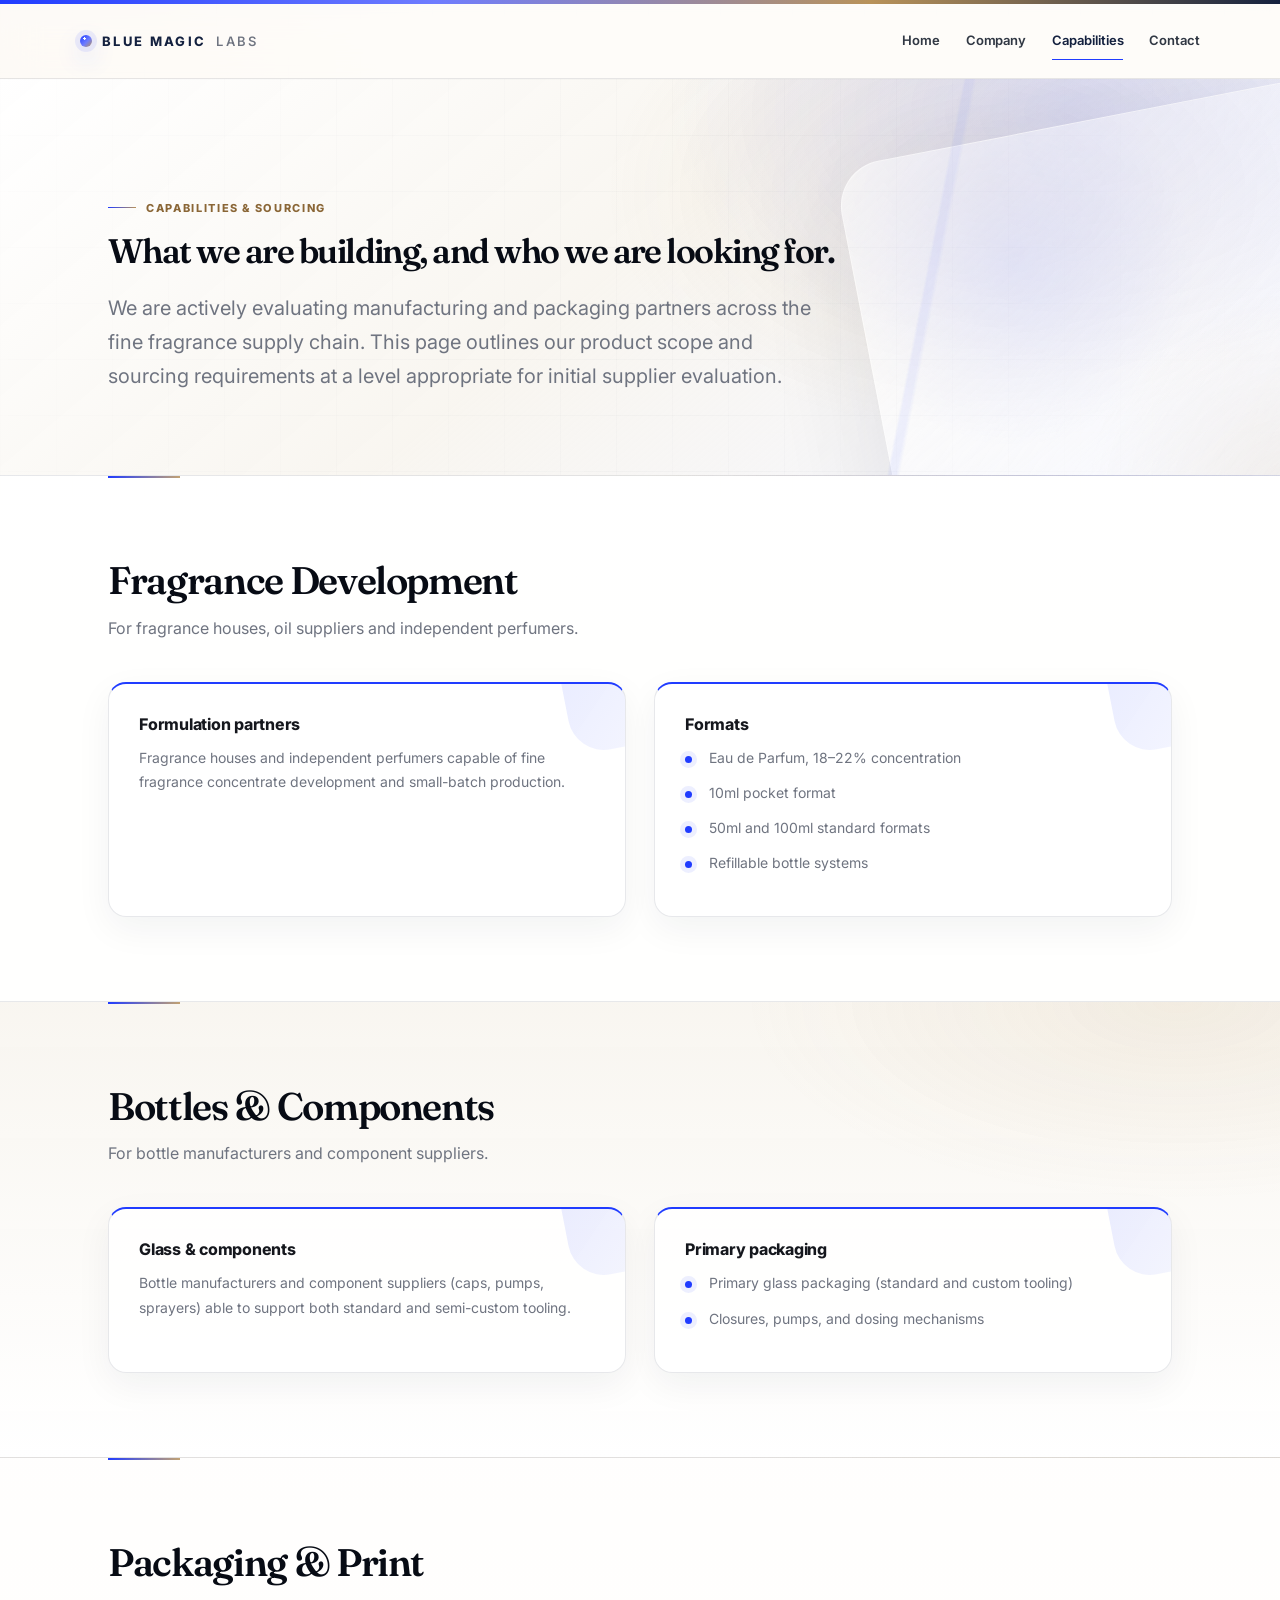
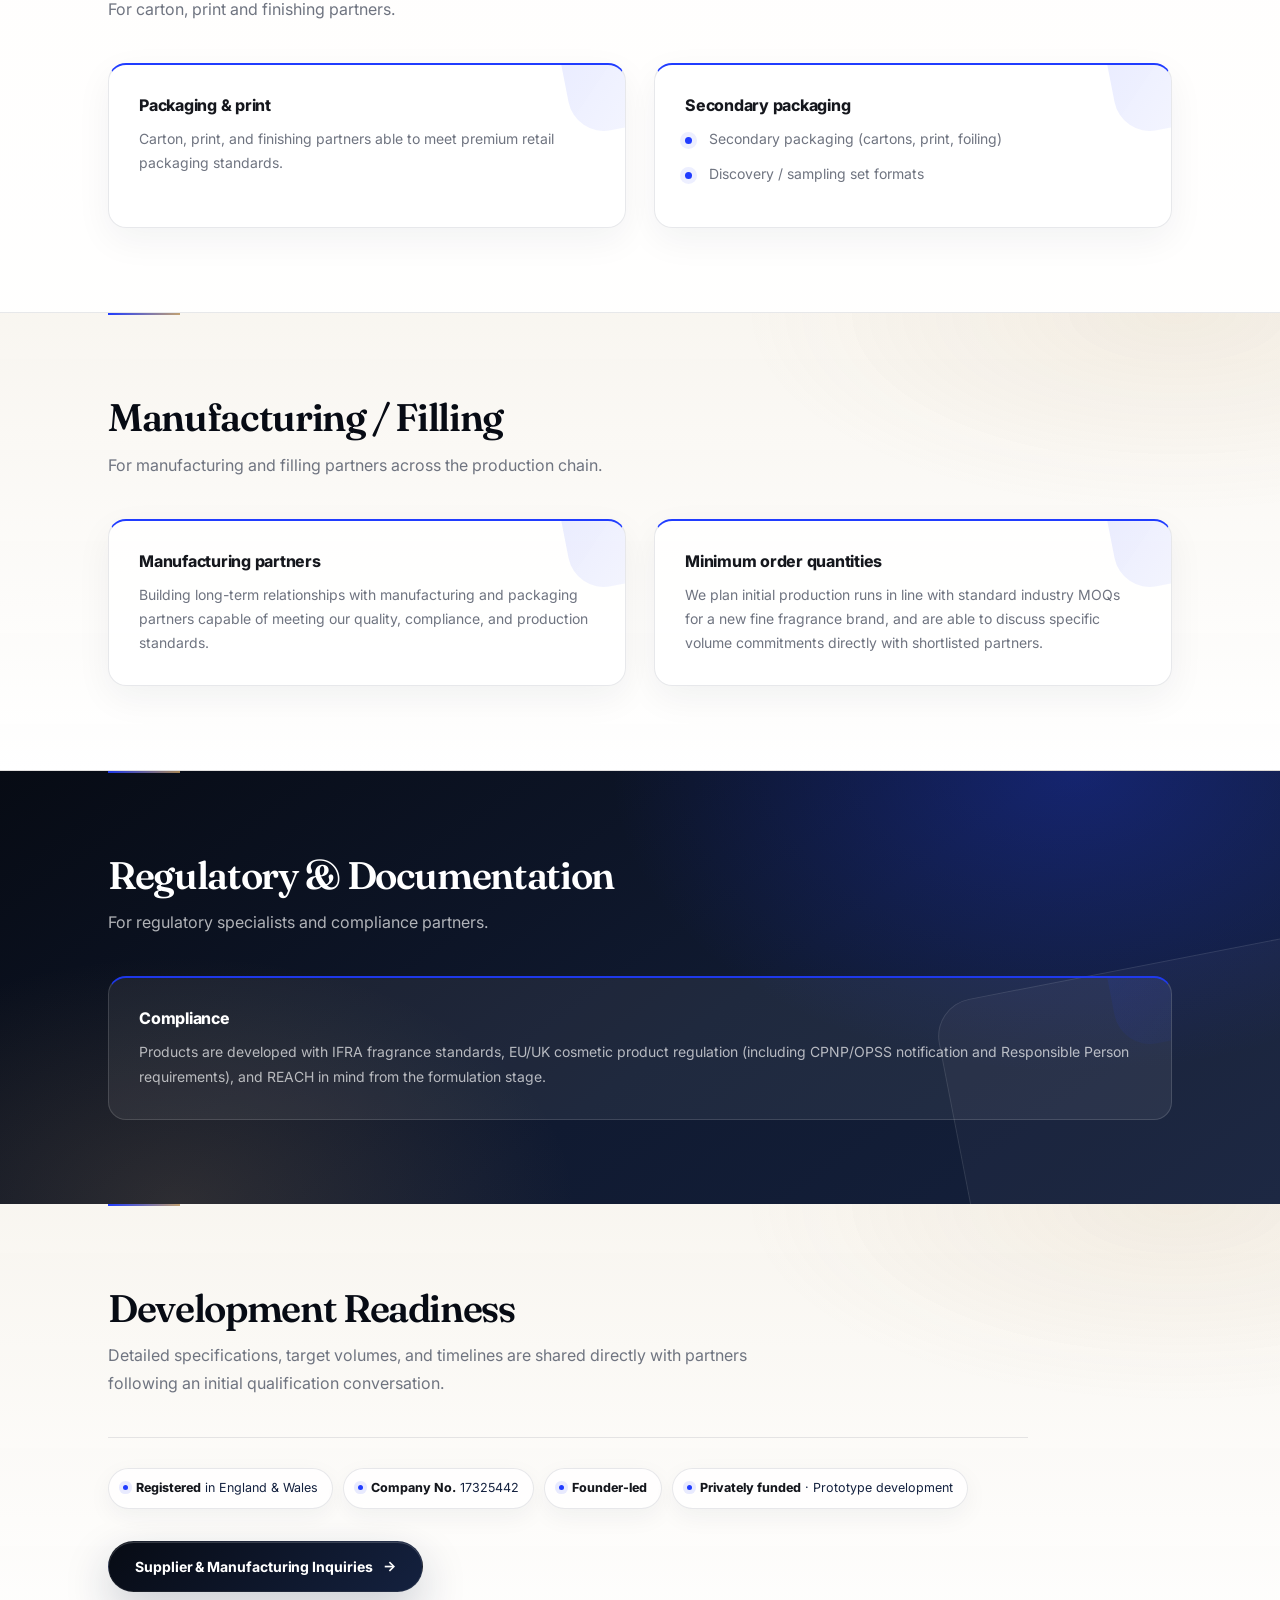
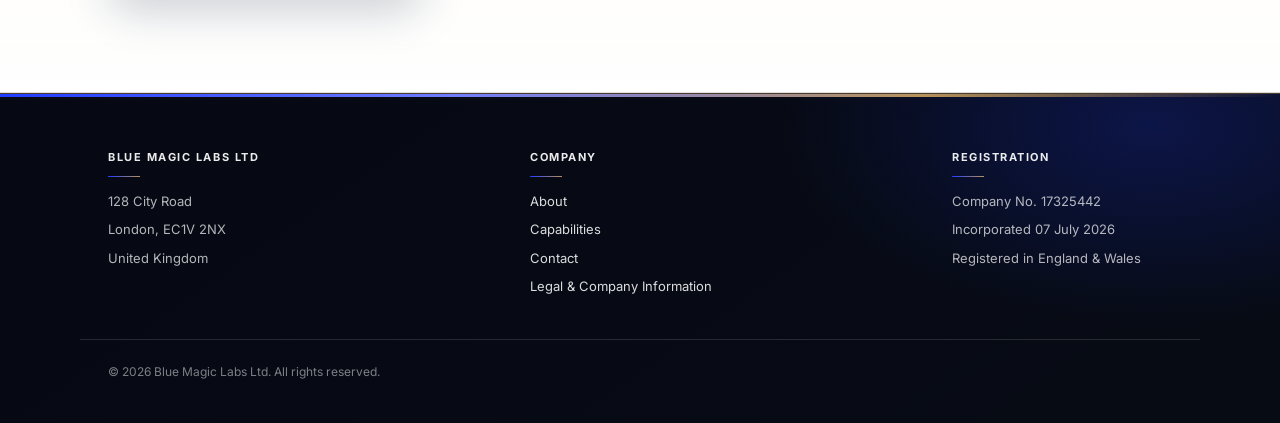
==== capabilities.html @ 2f68b33e "Refine capabilities supplier structure - capabilities.html only  Co-Authored-By: Claude Sonnet 5 <no" ====
<!DOCTYPE html>
<html lang="en">
<head>
<meta charset="UTF-8">
<meta name="viewport" content="width=device-width, initial-scale=1.0">
<title>Capabilities &amp; Sourcing — Blue Magic Labs Ltd</title>
<meta name="description" content="Product formats, sourcing scope, and compliance standards for Blue Magic Labs Ltd manufacturing partners.">
<link rel="preconnect" href="https://fonts.googleapis.com">
<link href="https://fonts.googleapis.com/css2?family=Inter:wght@400;500;600;700&family=Fraunces:opsz,wght@9..144,500;9..144,600&display=swap" rel="stylesheet">
<link rel="stylesheet" href="css/style.css">
</head>
<body>
<div class="accent-bar"></div>

<header class="site">
  <div class="wrap nav-row">
    <div class="wordmark">Blue Magic <span>Labs</span></div>
    <button type="button" class="nav-toggle" aria-label="Open menu" aria-expanded="false" aria-controls="primary-navigation">
      <span class="nav-toggle-bar"></span>
      <span class="nav-toggle-bar"></span>
      <span class="nav-toggle-bar"></span>
    </button>
    <nav class="main" id="primary-navigation">
      <a href="index.html">Home</a>
      <a href="company.html">Company</a>
      <a href="capabilities.html" class="current">Capabilities</a>
      <a href="contact.html">Contact</a>
    </nav>
  </div>
</header>

<section class="hero" style="padding-bottom:48px;">
  <div class="wrap">
    <div class="eyebrow">Capabilities &amp; Sourcing</div>
    <h1 style="font-size:34px;">What we are building, and who we are looking for.</h1>
    <p class="lede">We are actively evaluating manufacturing and packaging partners across the fine fragrance supply chain. This page outlines our product scope and sourcing requirements at a level appropriate for initial supplier evaluation.</p>
  </div>
</section>

<section class="block" id="fragrance-development">
  <div class="wrap">
    <h2>Fragrance Development</h2>
    <p class="section-intro">For fragrance houses, oil suppliers and independent perfumers.</p>
    <div class="grid-2">
      <div class="card accent-blue">
        <h3>Formulation partners</h3>
        <p>Fragrance houses and independent perfumers capable of fine fragrance concentrate development and small-batch production.</p>
      </div>
      <div class="card accent-blue">
        <h3>Formats</h3>
        <ul class="plain">
          <li>Eau de Parfum, 18–22% concentration</li>
          <li>10ml pocket format</li>
          <li>50ml and 100ml standard formats</li>
          <li>Refillable bottle systems</li>
        </ul>
      </div>
    </div>
  </div>
</section>

<section class="block soft" id="bottles-components">
  <div class="wrap">
    <h2>Bottles &amp; Components</h2>
    <p class="section-intro">For bottle manufacturers and component suppliers.</p>
    <div class="grid-2">
      <div class="card accent-blue">
        <h3>Glass &amp; components</h3>
        <p>Bottle manufacturers and component suppliers (caps, pumps, sprayers) able to support both standard and semi-custom tooling.</p>
      </div>
      <div class="card accent-blue">
        <h3>Primary packaging</h3>
        <ul class="plain">
          <li>Primary glass packaging (standard and custom tooling)</li>
          <li>Closures, pumps, and dosing mechanisms</li>
        </ul>
      </div>
    </div>
  </div>
</section>

<section class="block" id="packaging-print">
  <div class="wrap">
    <h2>Packaging &amp; Print</h2>
    <p class="section-intro">For carton, print and finishing partners.</p>
    <div class="grid-2">
      <div class="card accent-blue">
        <h3>Packaging &amp; print</h3>
        <p>Carton, print, and finishing partners able to meet premium retail packaging standards.</p>
      </div>
      <div class="card accent-blue">
        <h3>Secondary packaging</h3>
        <ul class="plain">
          <li>Secondary packaging (cartons, print, foiling)</li>
          <li>Discovery / sampling set formats</li>
        </ul>
      </div>
    </div>
  </div>
</section>

<section class="block soft" id="manufacturing-filling">
  <div class="wrap">
    <h2>Manufacturing / Filling</h2>
    <p class="section-intro">For manufacturing and filling partners across the production chain.</p>
    <div class="grid-2">
      <div class="card accent-blue">
        <h3>Manufacturing partners</h3>
        <p>Building long-term relationships with manufacturing and packaging partners capable of meeting our quality, compliance, and production standards.</p>
      </div>
      <div class="card accent-blue">
        <h3>Minimum order quantities</h3>
        <p>We plan initial production runs in line with standard industry MOQs for a new fine fragrance brand, and are able to discuss specific volume commitments directly with shortlisted partners.</p>
      </div>
    </div>
  </div>
</section>

<section class="block dark" id="regulatory-documentation">
  <div class="wrap">
    <h2>Regulatory &amp; Documentation</h2>
    <p class="section-intro">For regulatory specialists and compliance partners.</p>
    <div class="card accent-blue">
      <h3>Compliance</h3>
      <p>Products are developed with IFRA fragrance standards, EU/UK cosmetic product regulation (including CPNP/OPSS notification and Responsible Person requirements), and REACH in mind from the formulation stage.</p>
    </div>
  </div>
</section>

<section class="block soft" id="development-readiness">
  <div class="wrap">
    <h2>Development Readiness</h2>
    <p class="section-intro">Detailed specifications, target volumes, and timelines are shared directly with partners following an initial qualification conversation.</p>
    <div class="facts">
      <div><strong>Registered</strong> in England &amp; Wales</div>
      <div><strong>Company No.</strong> 17325442</div>
      <div><strong>Founder-led</strong></div>
      <div><strong>Privately funded</strong> · Prototype development</div>
    </div>
    <p style="margin-top:32px;"><a href="contact.html" class="btn">Supplier &amp; Manufacturing Inquiries</a></p>
  </div>
</section>

<footer class="site">
  <div class="wrap">
    <div class="col">
      <h4>Blue Magic Labs Ltd</h4>
      <div>128 City Road</div>
      <div>London, EC1V 2NX</div>
      <div>United Kingdom</div>
    </div>
    <div class="col">
      <h4>Company</h4>
      <div><a href="company.html">About</a></div>
      <div><a href="capabilities.html">Capabilities</a></div>
      <div><a href="contact.html">Contact</a></div>
      <div><a href="legal.html">Legal &amp; Company Information</a></div>
    </div>
    <div class="col">
      <h4>Registration</h4>
      <div>Company No. 17325442</div>
      <div>Incorporated 07 July 2026</div>
      <div>Registered in England &amp; Wales</div>
    </div>
  </div>
  <div class="wrap bottom">
    © 2026 Blue Magic Labs Ltd. All rights reserved.
  </div>
</footer>

<script src="js/nav.js" defer></script>
</body>
</html>
---- css/style.css ----
/* Blue Magic Labs Ltd — Corporate site stylesheet (visual upgrade)
   Visual-only update: HTML copy, links and navigation intentionally untouched. */

:root{
  --ink: #15171d;
  --ink-soft: #313844;
  --navy: #14213f;
  --navy-deep: #070b14;
  --blue: #203CFF;
  --blue-soft: #E9EDFF;
  --gold: #B8925A;
  --gold-deep: #8A6636;
  --cream: #F8F5EF;
  --cream-2: #EFE7D8;
  --paper: #FEFCF8;
  --white: #FFFFFF;
  --line: rgba(20, 33, 63, .12);
  --line-warm: rgba(184, 146, 90, .24);
  --muted: #6f7480;
  --muted-warm: #736C60;
  --shadow-soft: 0 20px 60px rgba(7, 11, 20, .09);
  --shadow-card: 0 18px 40px rgba(20, 33, 63, .08);
  --radius: 18px;
  --radius-sm: 12px;
  --max: 1120px;
}

*{ box-sizing: border-box; }
html{ scroll-behavior: smooth; }
body{
  margin:0;
  font-family: 'Inter', -apple-system, BlinkMacSystemFont, 'Segoe UI', Helvetica, Arial, sans-serif;
  color: var(--ink);
  background:
    radial-gradient(900px 520px at 94% -16%, rgba(32,60,255,.10), transparent 58%),
    radial-gradient(760px 440px at 0% 2%, rgba(184,146,90,.10), transparent 58%),
    linear-gradient(180deg, #fff 0%, var(--paper) 42%, #fff 100%);
  line-height: 1.65;
  -webkit-font-smoothing: antialiased;
  text-rendering: optimizeLegibility;
}

body::before{
  content:"";
  position: fixed;
  inset: 0;
  pointer-events: none;
  z-index: -1;
  background:
    linear-gradient(rgba(20,33,63,.045) 1px, transparent 1px),
    linear-gradient(90deg, rgba(20,33,63,.035) 1px, transparent 1px);
  background-size: 72px 72px;
  mask-image: linear-gradient(to bottom, rgba(0,0,0,.7), rgba(0,0,0,.08) 45%, transparent 82%);
}

::selection{ background: rgba(32,60,255,.16); color: var(--navy-deep); }

a{
  color: var(--navy);
  text-decoration: none;
  text-underline-offset: 4px;
  transition: color .18s ease, border-color .18s ease, background .18s ease, box-shadow .18s ease, transform .18s ease;
}
a:hover{ color: var(--blue); text-decoration: none; }
a:focus-visible,
button:focus-visible,
input:focus-visible,
select:focus-visible,
textarea:focus-visible{
  outline: 3px solid rgba(32,60,255,.22);
  outline-offset: 3px;
}

.wrap{
  max-width: var(--max);
  margin: 0 auto;
  padding: 0 28px;
}

/* Top accent bar */
.accent-bar{
  height: 4px;
  background: linear-gradient(90deg, var(--blue) 0%, #6E7CFF 34%, var(--gold) 68%, var(--navy) 100%);
  box-shadow: 0 1px 18px rgba(32,60,255,.22);
}

/* Header */
header.site{
  border-bottom: 1px solid rgba(20,33,63,.10);
  background: rgba(254,252,248,.82);
  position: sticky;
  top: 0;
  z-index: 20;
  backdrop-filter: blur(18px) saturate(160%);
  -webkit-backdrop-filter: blur(18px) saturate(160%);
}
.nav-row{
  display:flex;
  align-items:center;
  justify-content:space-between;
  padding: 18px 0;
  gap: 24px;
}
.wordmark{
  position: relative;
  font-weight: 760;
  font-size: 13px;
  letter-spacing: 0.18em;
  text-transform: uppercase;
  color: var(--navy);
  display:flex;
  align-items:center;
  gap:10px;
  white-space: nowrap;
}
.wordmark::before{
  content:"";
  width: 12px;
  height: 12px;
  border-radius: 999px;
  background:
    radial-gradient(circle at 38% 30%, #fff 0 10%, transparent 12%),
    linear-gradient(135deg, var(--blue), #6E7CFF 56%, var(--gold));
  display:inline-block;
  box-shadow: 0 0 0 5px rgba(32,60,255,.08), 0 10px 24px rgba(32,60,255,.25);
}
.wordmark span{ color: var(--muted); font-weight: 560; }
nav.main{
  display:flex;
  align-items:center;
  justify-content:flex-end;
  flex-wrap: wrap;
  gap: 6px;
}
nav.main a{
  color: var(--ink-soft);
  font-size: 13px;
  font-weight: 620;
  margin-left: 20px;
  letter-spacing: -0.005em;
  padding: 8px 0;
  border-bottom: 1px solid transparent;
}
nav.main a:hover{ color: var(--blue); border-bottom-color: rgba(32,60,255,.45); }
nav.main a.current{ color: var(--navy); border-bottom: 1px solid var(--blue); }

/* Mobile nav toggle (hidden on desktop/tablet) */
.nav-toggle{
  display:none;
  flex-direction:column;
  justify-content:center;
  align-items:center;
  gap:5px;
  width:40px;
  height:40px;
  padding:0;
  margin-left:auto;
  background: rgba(255,255,255,.70);
  border: 1px solid rgba(20,33,63,.14);
  border-radius: 12px;
  box-shadow: 0 8px 20px rgba(20,33,63,.06);
  cursor:pointer;
  flex-shrink:0;
}
.nav-toggle:hover{ border-color: rgba(32,60,255,.35); }
.nav-toggle-bar{
  display:block;
  width:18px;
  height:2px;
  border-radius:2px;
  background: var(--navy);
}
header.site.menu-open .nav-toggle{
  background: rgba(32,60,255,.08);
  border-color: rgba(32,60,255,.35);
}
header.site.menu-open .nav-toggle-bar:nth-child(1){ transform: translateY(7px) rotate(45deg); }
header.site.menu-open .nav-toggle-bar:nth-child(2){ opacity:0; }
header.site.menu-open .nav-toggle-bar:nth-child(3){ transform: translateY(-7px) rotate(-45deg); }
@media (prefers-reduced-motion: no-preference){
  .nav-toggle-bar{ transition: transform .22s ease, opacity .22s ease; }
}
body.nav-scroll-lock{ overflow: hidden; }

/* Hero */
.hero{
  position: relative;
  overflow: hidden;
  padding: 110px 0 76px;
  border-bottom: 1px solid rgba(20,33,63,.10);
  background:
    radial-gradient(680px 440px at 84% 8%, rgba(32,60,255,.14), transparent 60%),
    radial-gradient(560px 360px at 77% 28%, rgba(184,146,90,.13), transparent 68%),
    linear-gradient(140deg, rgba(255,255,255,.96) 0%, rgba(248,245,239,.92) 48%, rgba(233,237,255,.46) 100%);
}
.hero::before{
  content:"";
  position:absolute;
  right: -120px;
  top: 36px;
  width: 520px;
  height: 520px;
  border-radius: 46px;
  transform: rotate(-11deg);
  background:
    linear-gradient(135deg, rgba(255,255,255,.70), rgba(255,255,255,.14)),
    radial-gradient(circle at 30% 24%, rgba(32,60,255,.22), transparent 34%),
    radial-gradient(circle at 74% 78%, rgba(184,146,90,.20), transparent 36%);
  border: 1px solid rgba(255,255,255,.80);
  box-shadow: 0 44px 120px rgba(7,11,20,.13);
  opacity: .78;
}
.hero::after{
  content:"";
  position:absolute;
  inset: 0;
  background:
    linear-gradient(101deg, transparent 0 71%, rgba(32,60,255,.14) 71.2% 71.7%, transparent 72% 100%),
    linear-gradient(rgba(20,33,63,.035) 1px, transparent 1px),
    linear-gradient(90deg, rgba(20,33,63,.025) 1px, transparent 1px);
  background-size: auto, 56px 56px, 56px 56px;
  mask-image: linear-gradient(90deg, rgba(0,0,0,.16), rgba(0,0,0,.70) 55%, transparent 96%);
  pointer-events: none;
}
.hero .wrap{ position: relative; z-index: 2; }
.eyebrow{
  display:inline-flex;
  align-items:center;
  gap: 10px;
  text-transform: uppercase;
  letter-spacing: 0.15em;
  font-size: 11px;
  font-weight: 780;
  color: var(--gold-deep);
  margin-bottom: 18px;
}
.eyebrow::before{
  content:"";
  width: 28px;
  height: 1px;
  background: linear-gradient(90deg, var(--blue), var(--gold));
}
h1{
  font-family: 'Fraunces', Georgia, 'Times New Roman', serif;
  font-size: clamp(42px, 6vw, 76px);
  letter-spacing: -0.045em;
  line-height: .98;
  margin: 0 0 24px;
  max-width: 860px;
  font-weight: 600;
  color: var(--navy-deep);
}
.lede{
  font-size: clamp(17px, 2vw, 20px);
  line-height: 1.68;
  color: var(--muted);
  max-width: 704px;
  margin: 0 0 34px;
}
.hero-ctas{
  display:flex;
  flex-wrap: wrap;
  align-items:center;
  gap: 14px;
  margin-bottom: 10px;
}
.facts{
  display:flex;
  flex-wrap: wrap;
  gap: 10px;
  margin-top: 10px;
  padding-top: 30px;
  border-top: 1px solid rgba(20,33,63,.10);
  max-width: 920px;
}
.facts div{
  position: relative;
  font-size: 12.5px;
  color: var(--navy);
  background: rgba(255,255,255,.76);
  border: 1px solid rgba(20,33,63,.10);
  padding: 9px 14px;
  border-radius: 999px;
  box-shadow: 0 8px 24px rgba(20,33,63,.05);
  backdrop-filter: blur(10px);
  -webkit-backdrop-filter: blur(10px);
}
.facts div::before{
  content:"";
  display:inline-block;
  width:5px;
  height:5px;
  border-radius:50%;
  margin: 0 8px 2px 0;
  background: var(--blue);
  box-shadow: 0 0 0 4px rgba(32,60,255,.10);
}
.facts strong{ color: var(--ink); font-weight: 760; }

/* Buttons */
.btn{
  display:inline-flex;
  align-items:center;
  justify-content:center;
  gap: 10px;
  min-height: 48px;
  background: linear-gradient(135deg, var(--navy-deep), var(--navy));
  color: #fff;
  padding: 13px 26px;
  font-size: 14px;
  font-weight: 720;
  border-radius: 999px;
  letter-spacing: -0.005em;
  border: 1px solid rgba(255,255,255,.08);
  box-shadow: 0 18px 46px rgba(20,33,63,.22), inset 0 1px 0 rgba(255,255,255,.18);
  cursor: pointer;
}
.btn::after{
  content:"→";
  font-size: 14px;
  line-height: 1;
  transition: transform .18s ease;
}
.btn:hover{
  color:#fff;
  background: linear-gradient(135deg, #05070d, #162B5A);
  transform: translateY(-1px);
  box-shadow: 0 22px 56px rgba(20,33,63,.28), inset 0 1px 0 rgba(255,255,255,.18);
}
.btn:hover::after{ transform: translateX(3px); }
.btn.ghost{
  background: rgba(255,255,255,.60);
  color: var(--navy);
  border: 1px solid var(--line-warm);
  box-shadow: none;
}
.btn.ghost:hover{ background: var(--white); color: var(--blue); }

/* Sections */
section.block{
  position: relative;
  padding: 84px 0;
  border-bottom: 1px solid rgba(20,33,63,.10);
  background: rgba(255,255,255,.74);
}
section.block::before{
  content:"";
  position:absolute;
  left: max(28px, calc((100vw - var(--max)) / 2 + 28px));
  top: 0;
  width: 72px;
  height: 2px;
  background: linear-gradient(90deg, var(--blue), rgba(184,146,90,.85));
}
section.block.soft{
  background:
    radial-gradient(700px 320px at 92% 0%, rgba(184,146,90,.10), transparent 62%),
    linear-gradient(180deg, rgba(248,245,239,.92), rgba(255,255,255,.94));
}
section.block.dark{
  overflow: hidden;
  background:
    radial-gradient(800px 520px at 84% 0%, rgba(32,60,255,.30), transparent 58%),
    radial-gradient(640px 400px at 14% 100%, rgba(184,146,90,.19), transparent 62%),
    linear-gradient(145deg, var(--navy-deep), #101A31 56%, #15213D);
  color: rgba(255,255,255,0.86);
  border-bottom: none;
}
section.block.dark::before{ background: linear-gradient(90deg, var(--blue), var(--gold)); opacity:.9; }
section.block.dark::after{
  content:"";
  position:absolute;
  right: -110px;
  bottom: -180px;
  width: 420px;
  height: 420px;
  transform: rotate(-11deg);
  border: 1px solid rgba(255,255,255,.10);
  border-radius: 38px;
  background: rgba(255,255,255,.035);
}
section.block.dark .wrap{ position: relative; z-index: 1; }
section.block.dark h2{ color: #fff; }
section.block.dark .section-intro{ color: rgba(255,255,255,0.68); }
section.block.dark .card{
  background: rgba(255,255,255,0.065);
  border-color: rgba(255,255,255,0.14);
  border-top-color: rgba(32,60,255,.90);
  box-shadow: none;
  backdrop-filter: blur(12px);
  -webkit-backdrop-filter: blur(12px);
}
section.block.dark .card h3{ color: #fff; }
section.block.dark .card p{ color: rgba(255,255,255,0.68); }

h2{
  font-family: 'Fraunces', Georgia, 'Times New Roman', serif;
  font-size: clamp(30px, 3vw, 42px);
  letter-spacing: -0.035em;
  line-height: 1.08;
  color: var(--navy-deep);
  margin: 0 0 12px;
  font-weight: 600;
}
.section-intro{
  color: var(--muted);
  max-width: 710px;
  margin: 0 0 40px;
  font-size: 16px;
  line-height: 1.75;
}

.grid-3{
  display:grid;
  grid-template-columns: repeat(3, minmax(0, 1fr));
  gap: 22px;
}
.grid-2{
  display:grid;
  grid-template-columns: repeat(2, minmax(0, 1fr));
  gap: 28px;
}
.card{
  position: relative;
  overflow: hidden;
  background: rgba(255,255,255,.82);
  border: 1px solid rgba(20,33,63,.10);
  border-top: 2px solid var(--gold);
  padding: 30px;
  border-radius: var(--radius);
  box-shadow: 0 1px 0 rgba(255,255,255,.9) inset, 0 12px 36px rgba(20,33,63,.055);
  transition: transform .22s ease, box-shadow .22s ease, border-color .22s ease, background .22s ease;
}
.card::after{
  content:"";
  position:absolute;
  right:-56px;
  top:-56px;
  width: 118px;
  height: 118px;
  border-radius: 36px;
  transform: rotate(-11deg);
  background: linear-gradient(135deg, rgba(32,60,255,.10), rgba(184,146,90,.08));
  opacity: .78;
}
.card.accent-blue{ border-top-color: var(--blue); }
.card.accent-blue::after{ background: linear-gradient(135deg, rgba(32,60,255,.14), rgba(32,60,255,.04)); }
.card:hover{
  transform: translateY(-4px);
  border-color: rgba(32,60,255,.22);
  box-shadow: var(--shadow-card);
  background: rgba(255,255,255,.92);
}
.card h3{
  position: relative;
  z-index: 1;
  font-size: 16px;
  line-height: 1.25;
  margin: 0 0 12px;
  color: var(--ink);
  font-weight: 760;
  letter-spacing: -0.015em;
}
.card p{
  position: relative;
  z-index: 1;
  font-size: 14px;
  line-height: 1.72;
  color: var(--muted);
  margin:0;
}
.num{
  position: relative;
  z-index: 1;
  display:inline-flex;
  align-items:center;
  justify-content:center;
  width: 34px;
  height: 34px;
  border-radius: 999px;
  background: linear-gradient(135deg, var(--blue-soft), #fff);
  color: var(--blue);
  border: 1px solid rgba(32,60,255,.14);
  font-size: 12px;
  font-weight: 780;
  letter-spacing: -0.02em;
  margin-bottom: 16px;
  box-shadow: 0 8px 20px rgba(32,60,255,.10);
}

table.info{
  width:100%;
  border-collapse: separate;
  border-spacing: 0;
  font-size: 14px;
  background: rgba(255,255,255,.72);
  border: 1px solid rgba(20,33,63,.10);
  border-radius: var(--radius);
  overflow: hidden;
  box-shadow: 0 14px 44px rgba(20,33,63,.055);
}
table.info tr:first-child td{ padding-top: 18px; }
table.info tr:last-child td{ border-bottom: none; padding-bottom: 18px; }
table.info td{
  padding: 15px 22px;
  border-bottom: 1px solid rgba(20,33,63,.08);
  vertical-align: top;
}
table.info td:first-child{
  color: var(--muted);
  width: 240px;
  font-weight: 650;
  background: linear-gradient(90deg, rgba(248,245,239,.72), rgba(248,245,239,.20));
  border-left: 3px solid var(--gold);
}
table.info td:last-child{ color: var(--ink); font-weight: 560; }

ul.plain{ margin:0; padding: 0; list-style: none; color: var(--muted); font-size: 14px; line-height: 1.65; }
ul.plain li{
  margin-bottom: 12px;
  padding-left: 24px;
  position: relative;
}
ul.plain li::before{
  content:"";
  position:absolute;
  left:0; top:10px;
  width:7px; height:7px;
  border-radius:50%;
  background: var(--blue);
  box-shadow: 0 0 0 5px rgba(32,60,255,.08);
}

.note{
  font-size: 13px;
  line-height: 1.65;
  color: var(--muted-warm);
  background: rgba(248,245,239,.78);
  border: 1px solid rgba(20,33,63,.10);
  border-left: 3px solid var(--blue);
  padding: 17px 20px;
  border-radius: var(--radius-sm);
  margin-top: 24px;
  box-shadow: 0 12px 36px rgba(20,33,63,.045);
}
section.block.dark .note{
  background: rgba(255,255,255,0.07);
  border-color: rgba(255,255,255,0.16);
  border-left: 3px solid var(--gold);
  color: rgba(255,255,255,0.75);
  box-shadow: none;
}

/* Founder */
.founder{
  display:flex;
  gap: 32px;
  align-items:flex-start;
  flex-wrap: wrap;
  background: rgba(255,255,255,.68);
  border: 1px solid rgba(20,33,63,.10);
  border-radius: var(--radius);
  padding: 30px;
  box-shadow: 0 14px 44px rgba(20,33,63,.055);
}
.founder .initials{
  width: 78px;
  height: 78px;
  border-radius: 24px;
  transform: rotate(-2deg);
  background:
    radial-gradient(circle at 25% 20%, rgba(255,255,255,.20), transparent 34%),
    linear-gradient(145deg, var(--navy-deep), var(--navy) 62%, #233A75);
  color: #fff;
  display:flex;
  align-items:center;
  justify-content:center;
  font-weight:800;
  font-size: 22px;
  flex-shrink:0;
  border: 1px solid rgba(184,146,90,.38);
  box-shadow: 0 20px 46px rgba(20,33,63,.18);
}
.founder-name{ font-family:'Fraunces', Georgia, serif; font-weight:600; font-size: 22px; letter-spacing: -.025em; margin: 0 0 2px; color: var(--ink); }
.founder-role{ font-size: 12px; color: var(--gold-deep); margin: 0 0 14px; font-weight: 760; letter-spacing: 0.12em; text-transform: uppercase; }
.founder-bio{ font-size: 14px; color: var(--muted); max-width: 640px; line-height: 1.75; }

/* Form */
form.contact-form{ max-width: 580px; }
form.contact-form label{
  display:block;
  font-size: 12px;
  font-weight: 760;
  letter-spacing: .04em;
  text-transform: uppercase;
  margin-bottom: 8px;
  color: var(--ink-soft);
}
form.contact-form input,
form.contact-form select,
form.contact-form textarea{
  width:100%;
  padding: 13px 14px;
  font-size: 15px;
  border: 1px solid rgba(20,33,63,.12);
  border-radius: 12px;
  margin-bottom: 20px;
  font-family: inherit;
  color: var(--ink);
  background: rgba(255,255,255,.78);
  box-shadow: 0 1px 0 rgba(255,255,255,.90) inset;
  transition: border-color .18s ease, box-shadow .18s ease, background .18s ease;
}
form.contact-form input:focus,
form.contact-form select:focus,
form.contact-form textarea:focus{
  outline: none;
  border-color: rgba(32,60,255,.52);
  background: #fff;
  box-shadow: 0 0 0 4px rgba(32,60,255,.10), 0 14px 32px rgba(20,33,63,.055);
}
form.contact-form textarea{ min-height: 132px; resize: vertical; }

/* Footer */
footer.site{
  position: relative;
  padding: 54px 0 42px;
  background:
    radial-gradient(600px 320px at 90% 10%, rgba(32,60,255,.22), transparent 62%),
    linear-gradient(145deg, #060914, var(--navy-deep));
  color: rgba(255,255,255,0.70);
  font-size: 13px;
  border-top: 1px solid rgba(184,146,90,.38);
}
footer.site::before{
  content:"";
  position:absolute;
  top:0;
  left:0;
  right:0;
  height: 3px;
  background: linear-gradient(90deg, var(--blue), #6E7CFF 35%, var(--gold) 72%, transparent 100%);
}
footer.site .wrap{
  display:flex;
  justify-content:space-between;
  flex-wrap:wrap;
  gap: 28px;
}
footer.site a{ color: rgba(255,255,255,0.86); }
footer.site a:hover{ color: #fff; }
footer.site .col{ min-width: 220px; }
footer.site .col h4{
  color: rgba(255,255,255,.92);
  font-size: 11px;
  text-transform: uppercase;
  letter-spacing: 0.14em;
  margin: 0 0 14px;
}
footer.site .col h4::after{
  content:"";
  display:block;
  width: 32px;
  height: 1px;
  margin-top: 10px;
  background: linear-gradient(90deg, var(--blue), var(--gold));
}
footer.site .col div{ margin-bottom: 7px; }
footer.site .bottom{
  border-top: 1px solid rgba(255,255,255,0.13);
  margin-top: 34px;
  padding-top: 22px;
  font-size: 12px;
  color: rgba(255,255,255,0.48);
}

@media (prefers-reduced-motion: no-preference){
  .hero .eyebrow,
  .hero h1,
  .hero .lede,
  .hero .btn,
  .facts,
  section.block .wrap{
    animation: fadeUp .62s ease both;
  }
  .hero h1{ animation-delay: .04s; }
  .hero .lede{ animation-delay: .08s; }
  .hero .btn{ animation-delay: .12s; }
  .facts{ animation-delay: .16s; }
  @keyframes fadeUp{
    from{ opacity: 0; transform: translateY(12px); }
    to{ opacity: 1; transform: translateY(0); }
  }
}

@media (max-width: 860px){
  .grid-3{ grid-template-columns: 1fr; }
  .grid-2{ grid-template-columns: 1fr; }
  .hero{ padding: 82px 0 58px; }
  .hero::before{ opacity: .45; right: -240px; top: 80px; }
  h1{ font-size: clamp(38px, 10vw, 56px); }
  section.block{ padding: 68px 0; }
}

@media (max-width: 760px){
  .wrap{ padding: 0 22px; }
  .nav-row{
    align-items:center;
    flex-direction: row;
    padding: 16px 22px 14px;
    gap: 12px;
    position: relative;
  }
  .nav-toggle{ display:inline-flex; }
  nav.main{
    position:absolute;
    top: 100%;
    left: 0;
    right: 0;
    flex-direction: column;
    align-items: stretch;
    justify-content:flex-start;
    width:100%;
    gap: 0;
    padding: 6px 22px 16px;
    background: rgba(254,252,248,.98);
    border-bottom: 1px solid rgba(20,33,63,.10);
    box-shadow: 0 24px 48px rgba(20,33,63,.14);
    opacity: 0;
    visibility: hidden;
    transform: translateY(-6px);
  }
  header.site.menu-open nav.main{
    opacity: 1;
    visibility: visible;
    transform: translateY(0);
  }
  @media (prefers-reduced-motion: no-preference){
    nav.main{ transition: opacity .2s ease, transform .2s ease, visibility 0s linear .2s; }
    header.site.menu-open nav.main{ transition: opacity .2s ease, transform .2s ease; }
  }
  nav.main a{
    margin-left: 0;
    font-size: 15px;
    padding: 14px 2px 14px 14px;
    border-bottom: 1px solid rgba(20,33,63,.08);
  }
  nav.main a:last-child{ border-bottom: none; }
  nav.main a.current{
    color: var(--navy);
    background: rgba(32,60,255,.06);
    border-bottom: 1px solid rgba(20,33,63,.08);
    border-radius: 10px;
    box-shadow: inset 3px 0 0 var(--blue);
  }
  .wordmark{ font-size: 12px; }
  .lede{ max-width: 100%; }
  .facts{ gap: 8px; padding-top: 22px; }
  .facts div{ width: 100%; border-radius: 14px; }
  .card{ padding: 24px; border-radius: 16px; }
  table.info{ border-radius: 16px; }
  table.info td:first-child{ width: auto; display:block; padding-bottom: 2px; border-bottom: none; }
  table.info td:last-child{ display:block; padding-top:0; }
  .founder{ padding: 24px; }
  footer.site .wrap{ display:block; }
  footer.site .col{ margin-bottom: 26px; }
}
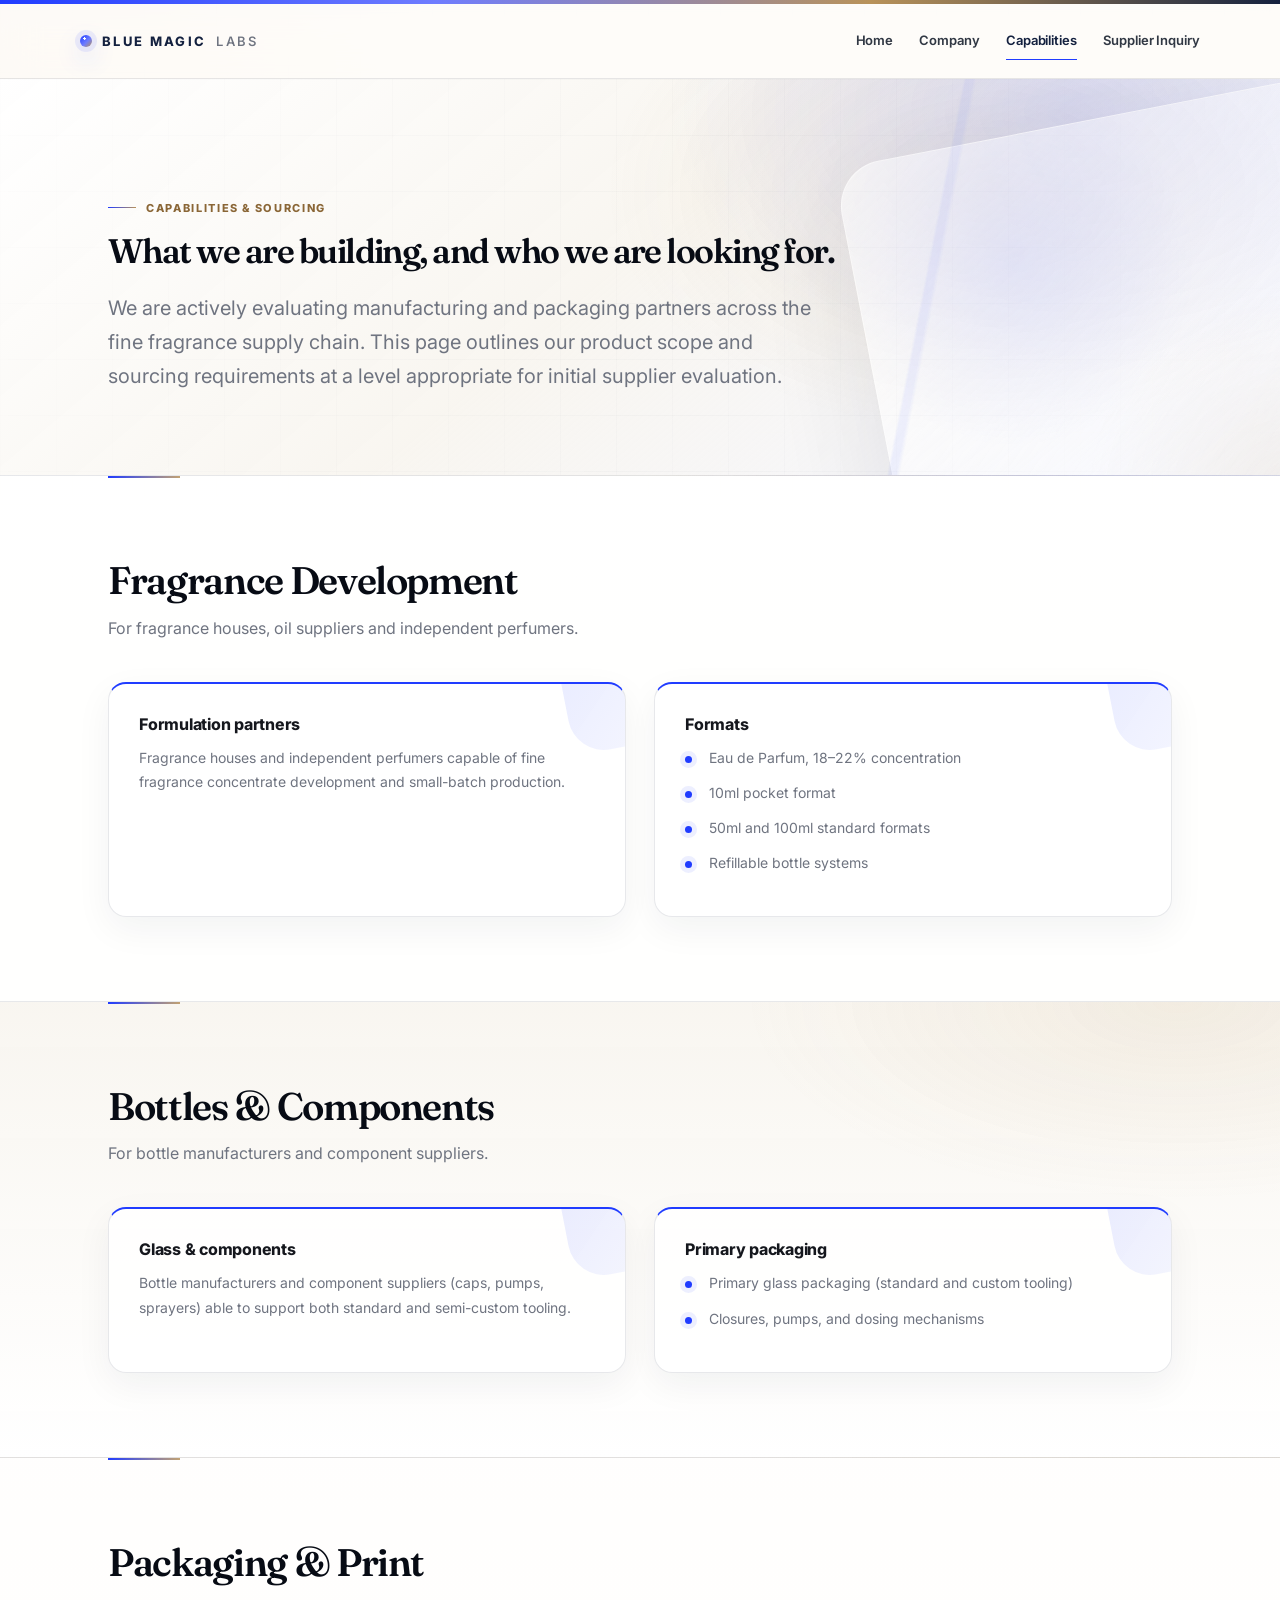
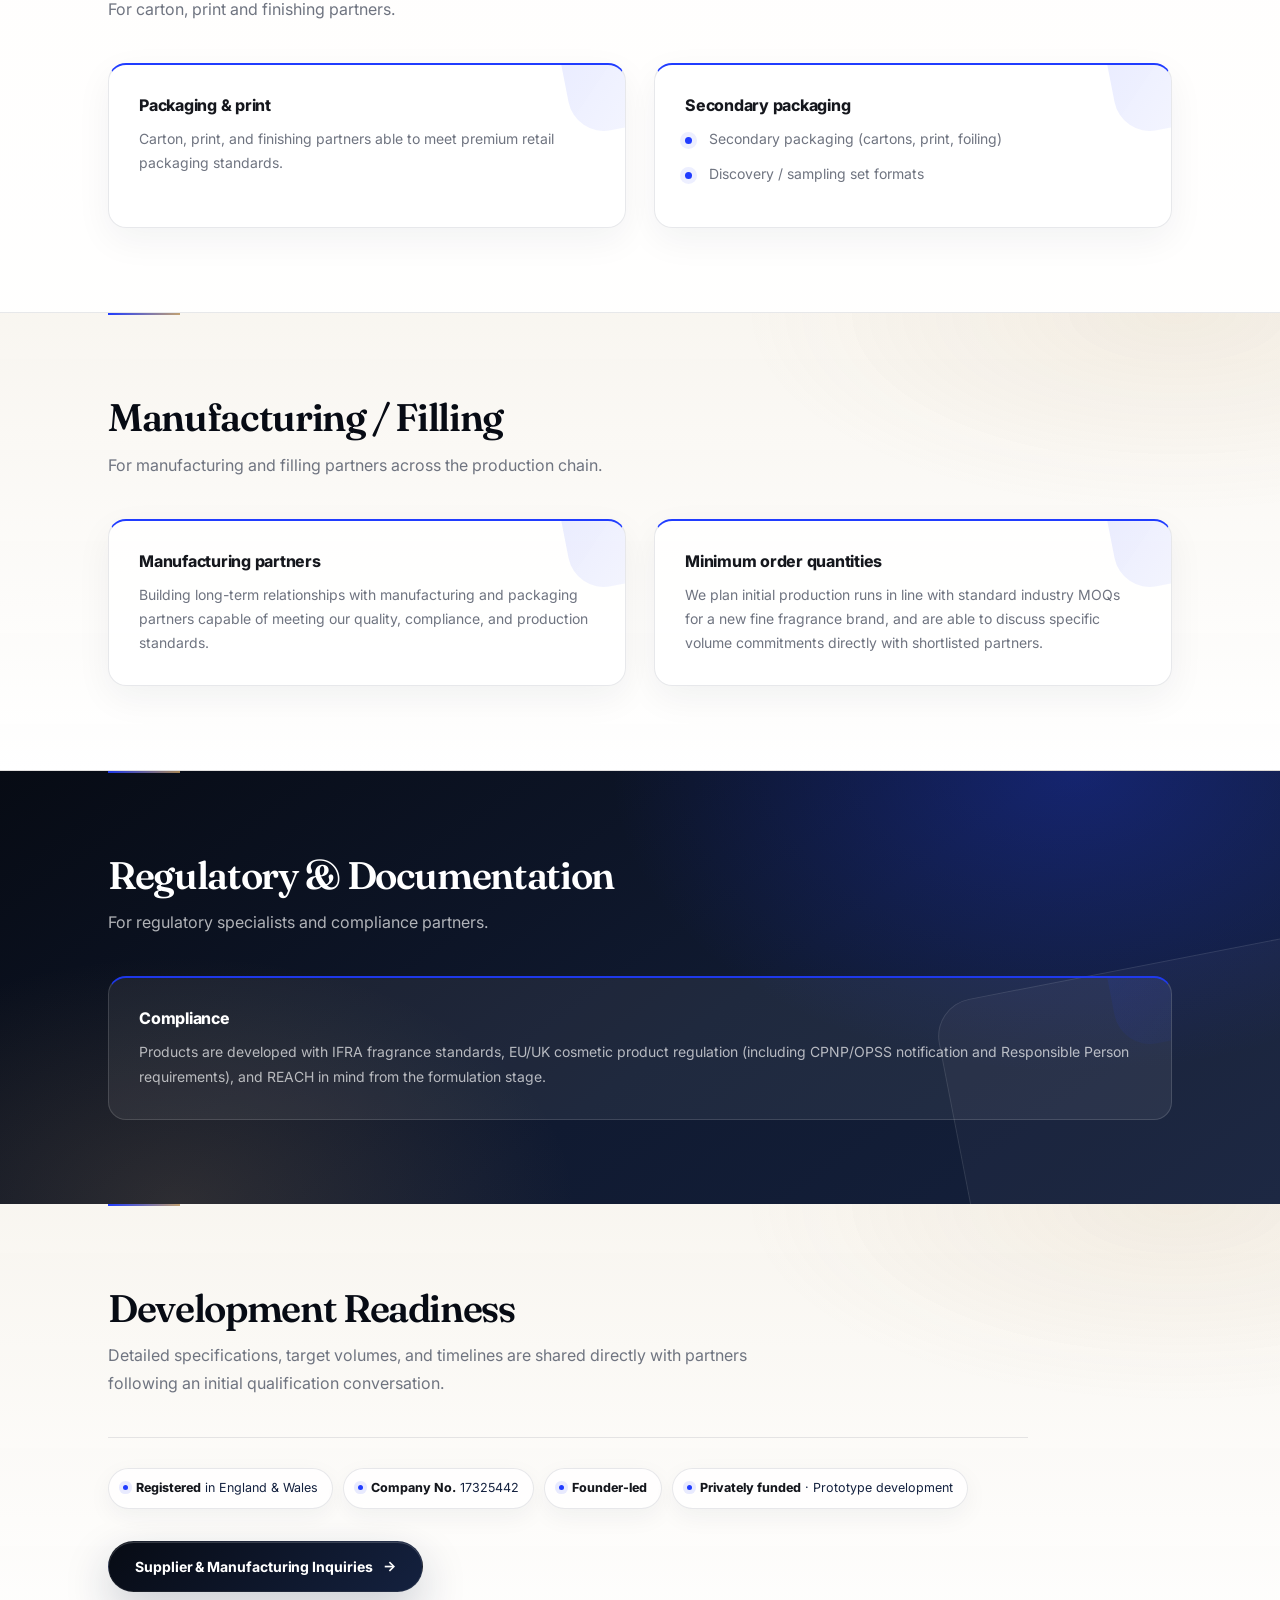
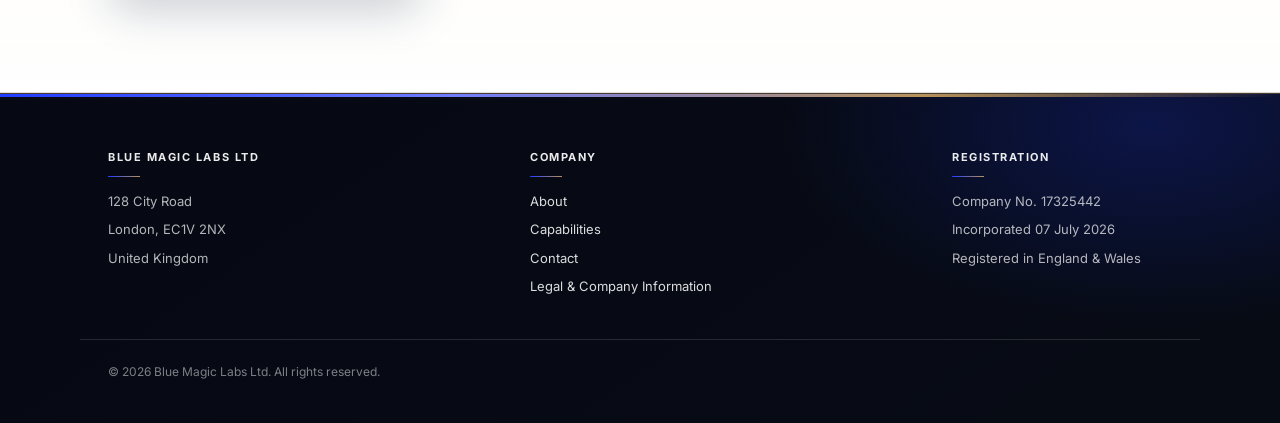
==== commit f1a49b23: "Refine supplier inquiry navigation - index.html - company.html - capabilities.html - contact.html - " ====
--- a/capabilities.html
+++ b/capabilities.html
@@ -24,7 +24,7 @@
       <a href="index.html">Home</a>
       <a href="company.html">Company</a>
       <a href="capabilities.html" class="current">Capabilities</a>
-      <a href="contact.html">Contact</a>
+      <a href="contact.html">Supplier Inquiry</a>
     </nav>
   </div>
 </header>
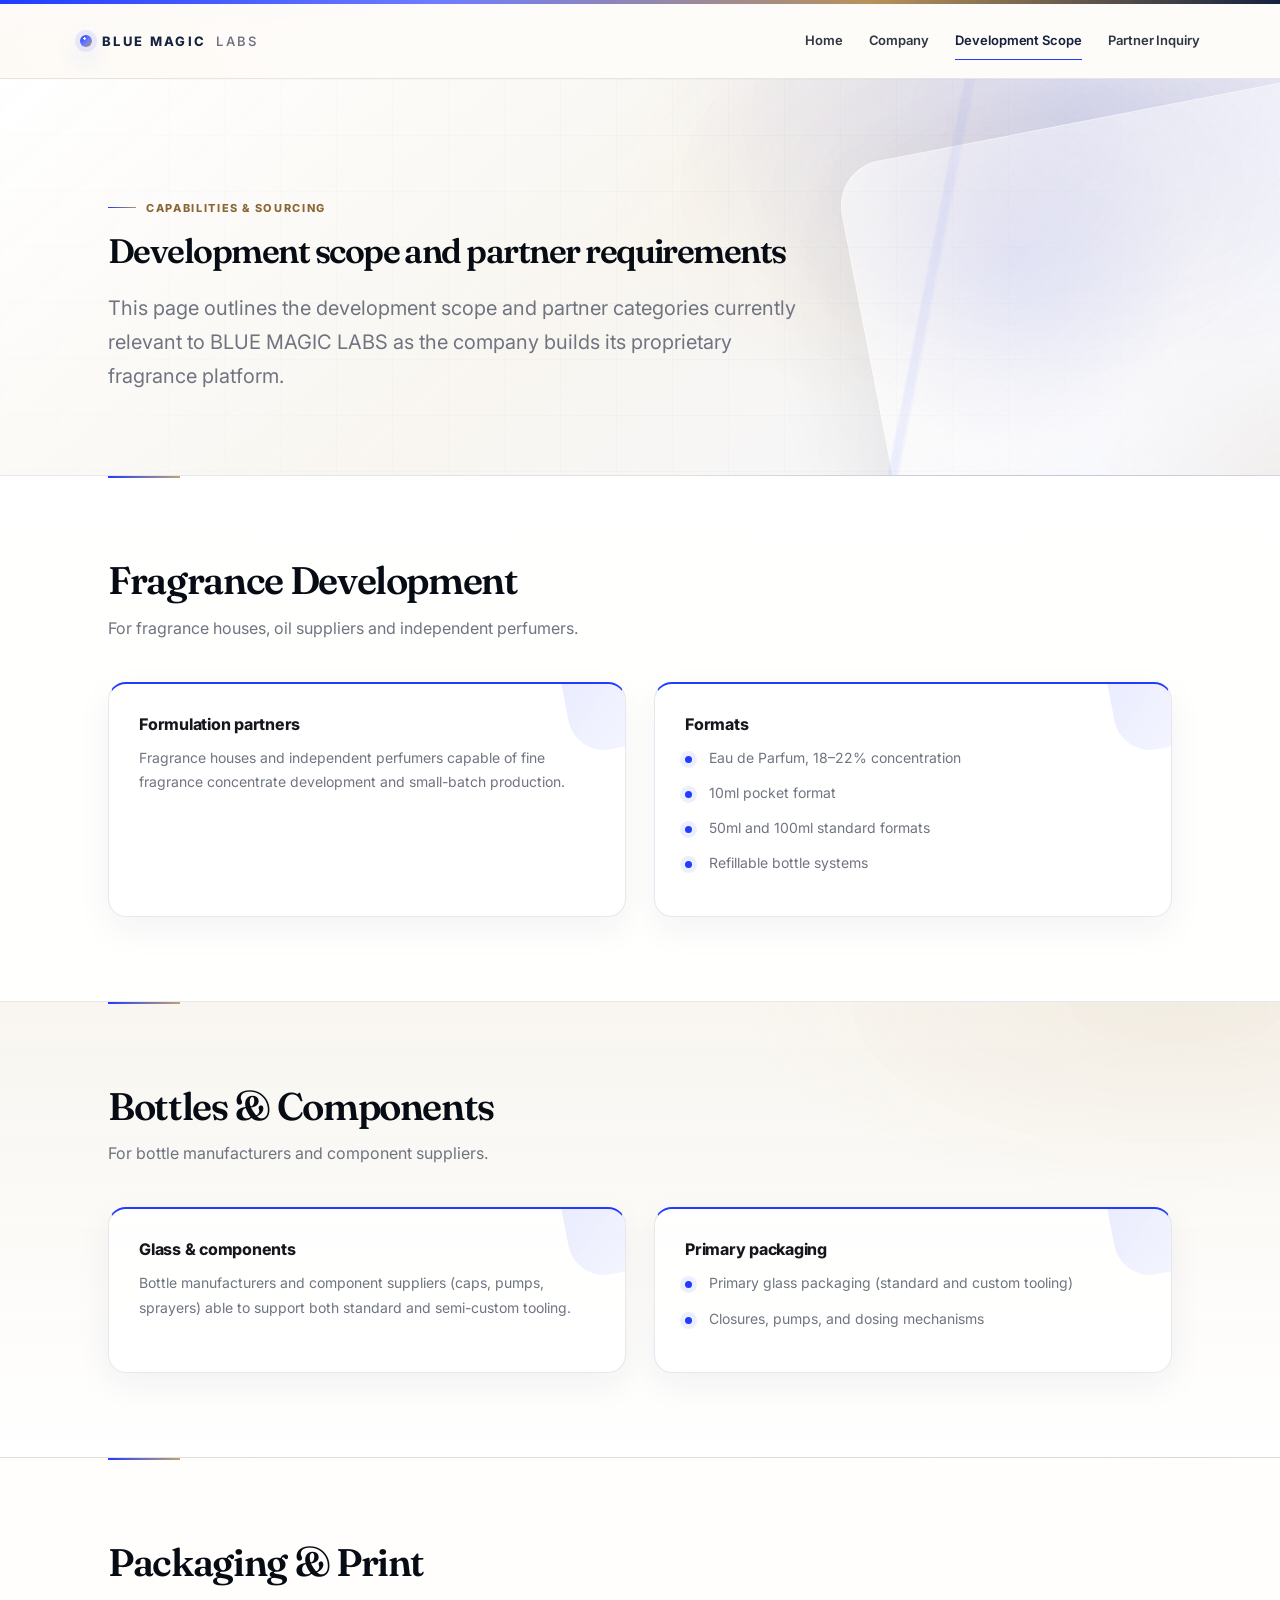
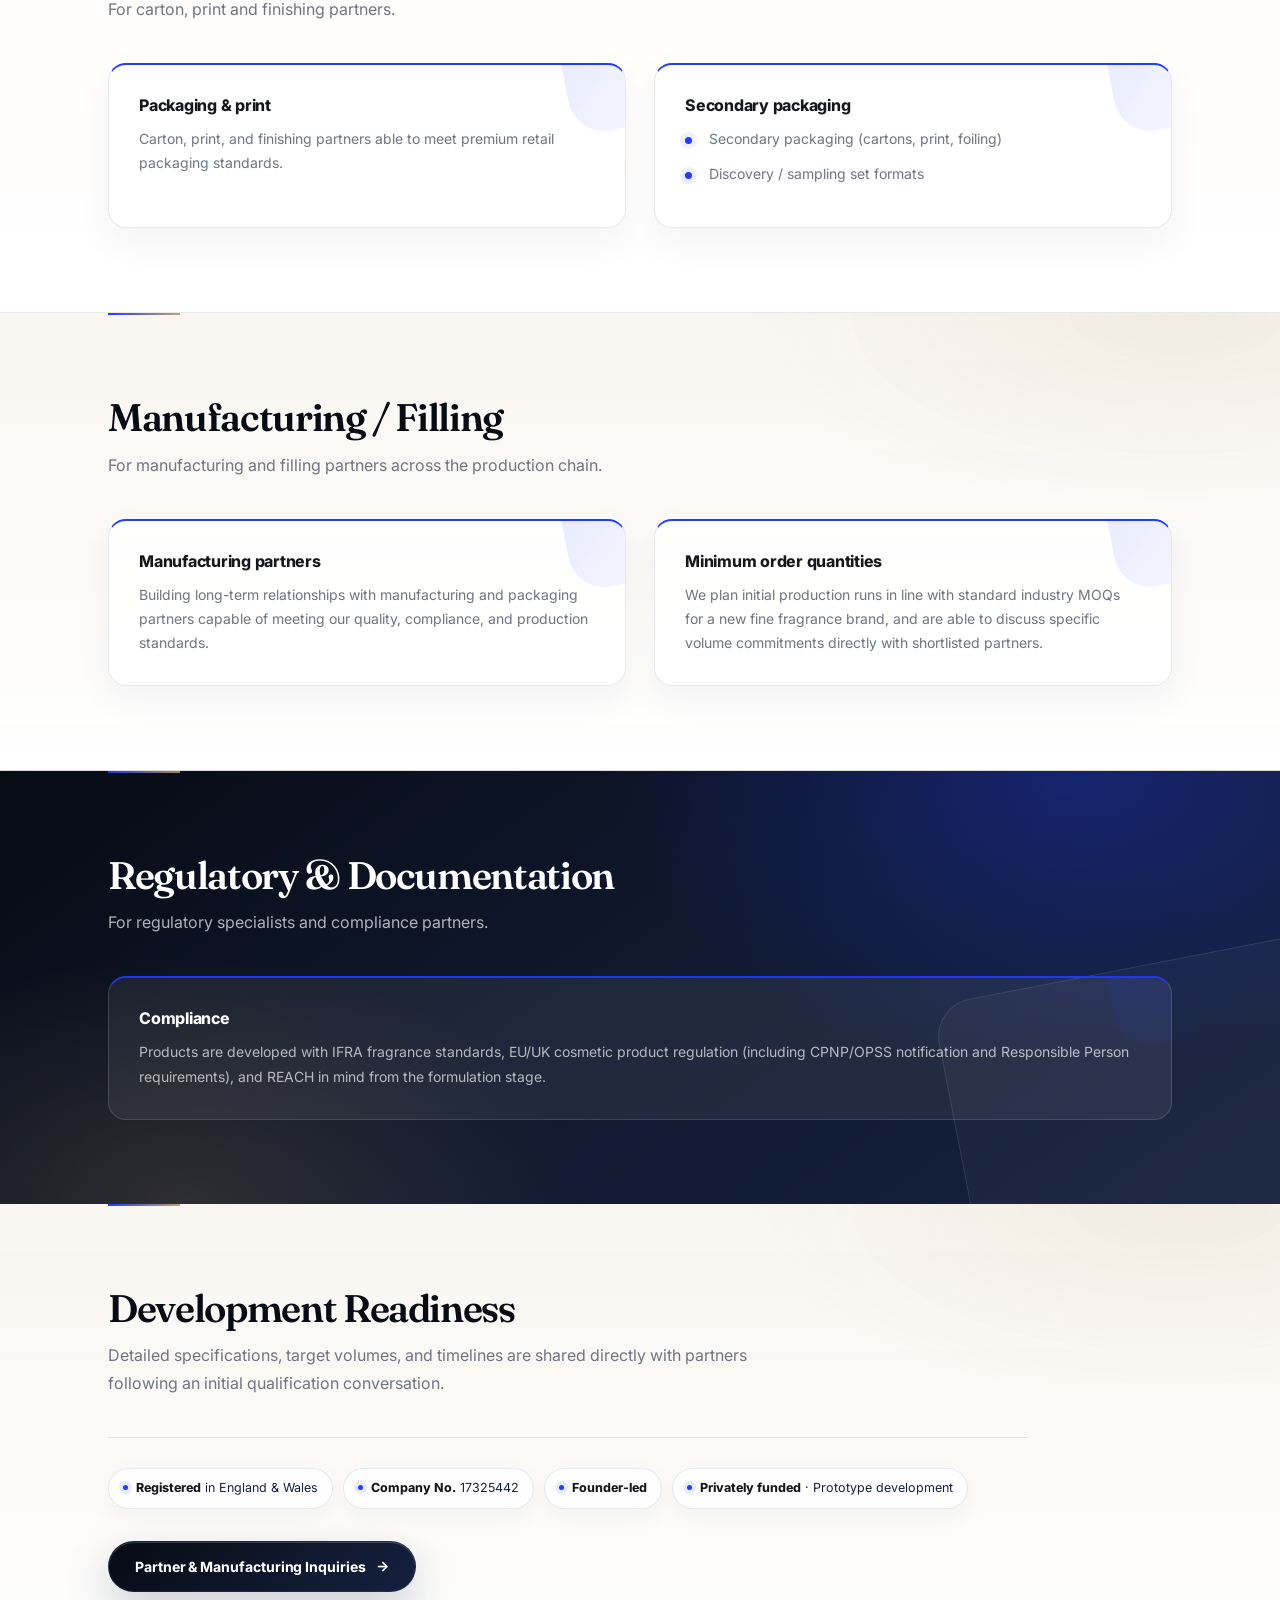
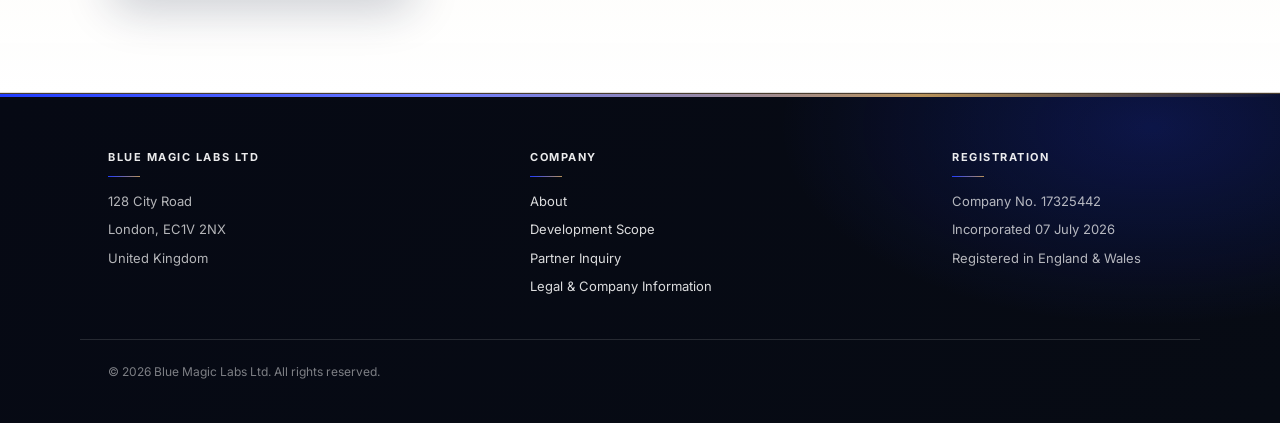
==== commit d47bab0e: "Align partner terminology - index.html - company.html - capabilities.html - contact.html - legal.htm" ====
--- a/capabilities.html
+++ b/capabilities.html
@@ -23,8 +23,8 @@
     <nav class="main" id="primary-navigation">
       <a href="index.html">Home</a>
       <a href="company.html">Company</a>
-      <a href="capabilities.html" class="current">Capabilities</a>
-      <a href="contact.html">Supplier Inquiry</a>
+      <a href="capabilities.html" class="current">Development Scope</a>
+      <a href="contact.html">Partner Inquiry</a>
     </nav>
   </div>
 </header>
@@ -32,8 +32,8 @@
 <section class="hero" style="padding-bottom:48px;">
   <div class="wrap">
     <div class="eyebrow">Capabilities &amp; Sourcing</div>
-    <h1 style="font-size:34px;">What we are building, and who we are looking for.</h1>
-    <p class="lede">We are actively evaluating manufacturing and packaging partners across the fine fragrance supply chain. This page outlines our product scope and sourcing requirements at a level appropriate for initial supplier evaluation.</p>
+    <h1 style="font-size:34px;">Development scope and partner requirements</h1>
+    <p class="lede">This page outlines the development scope and partner categories currently relevant to BLUE MAGIC LABS as the company builds its proprietary fragrance platform.</p>
   </div>
 </section>
 
@@ -137,7 +137,7 @@
       <div><strong>Founder-led</strong></div>
       <div><strong>Privately funded</strong> · Prototype development</div>
     </div>
-    <p style="margin-top:32px;"><a href="contact.html" class="btn">Supplier &amp; Manufacturing Inquiries</a></p>
+    <p style="margin-top:32px;"><a href="contact.html" class="btn">Partner &amp; Manufacturing Inquiries</a></p>
   </div>
 </section>
 
@@ -152,8 +152,8 @@
     <div class="col">
       <h4>Company</h4>
       <div><a href="company.html">About</a></div>
-      <div><a href="capabilities.html">Capabilities</a></div>
-      <div><a href="contact.html">Contact</a></div>
+      <div><a href="capabilities.html">Development Scope</a></div>
+      <div><a href="contact.html">Partner Inquiry</a></div>
       <div><a href="legal.html">Legal &amp; Company Information</a></div>
     </div>
     <div class="col">
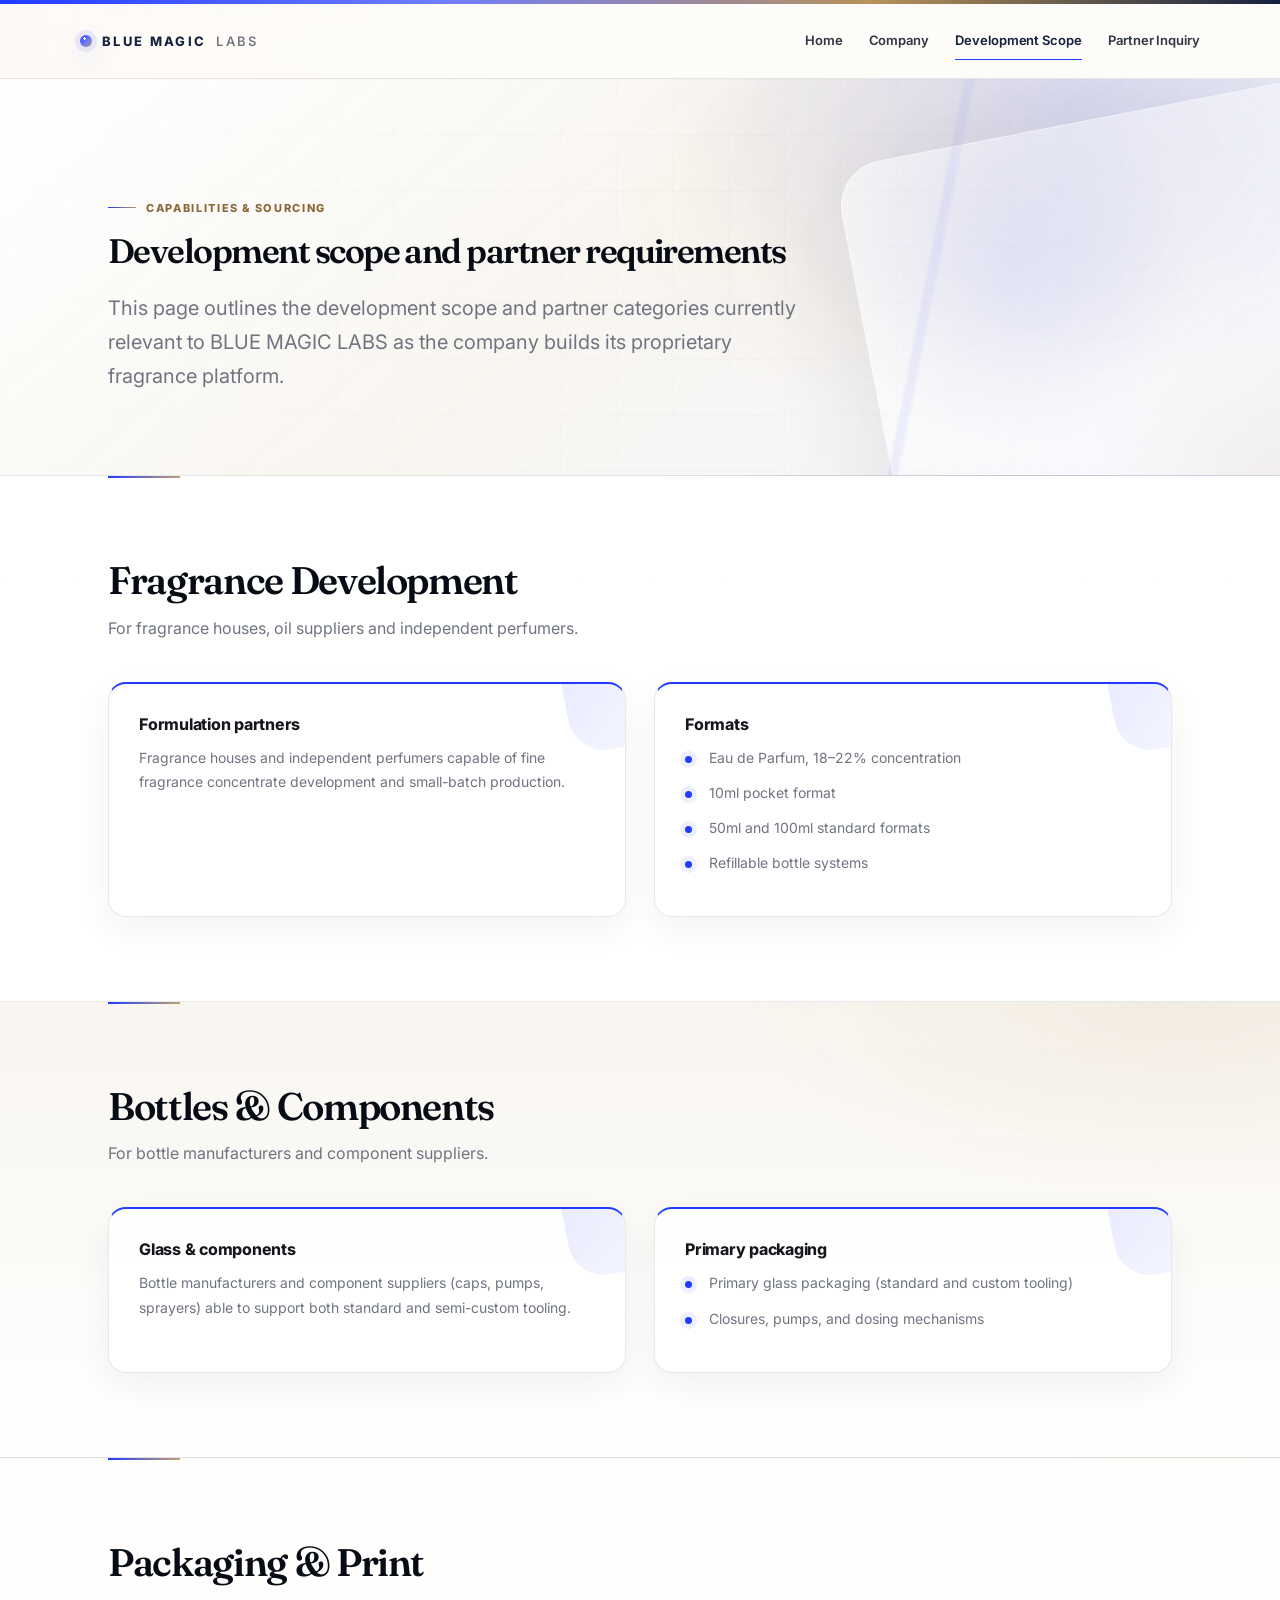
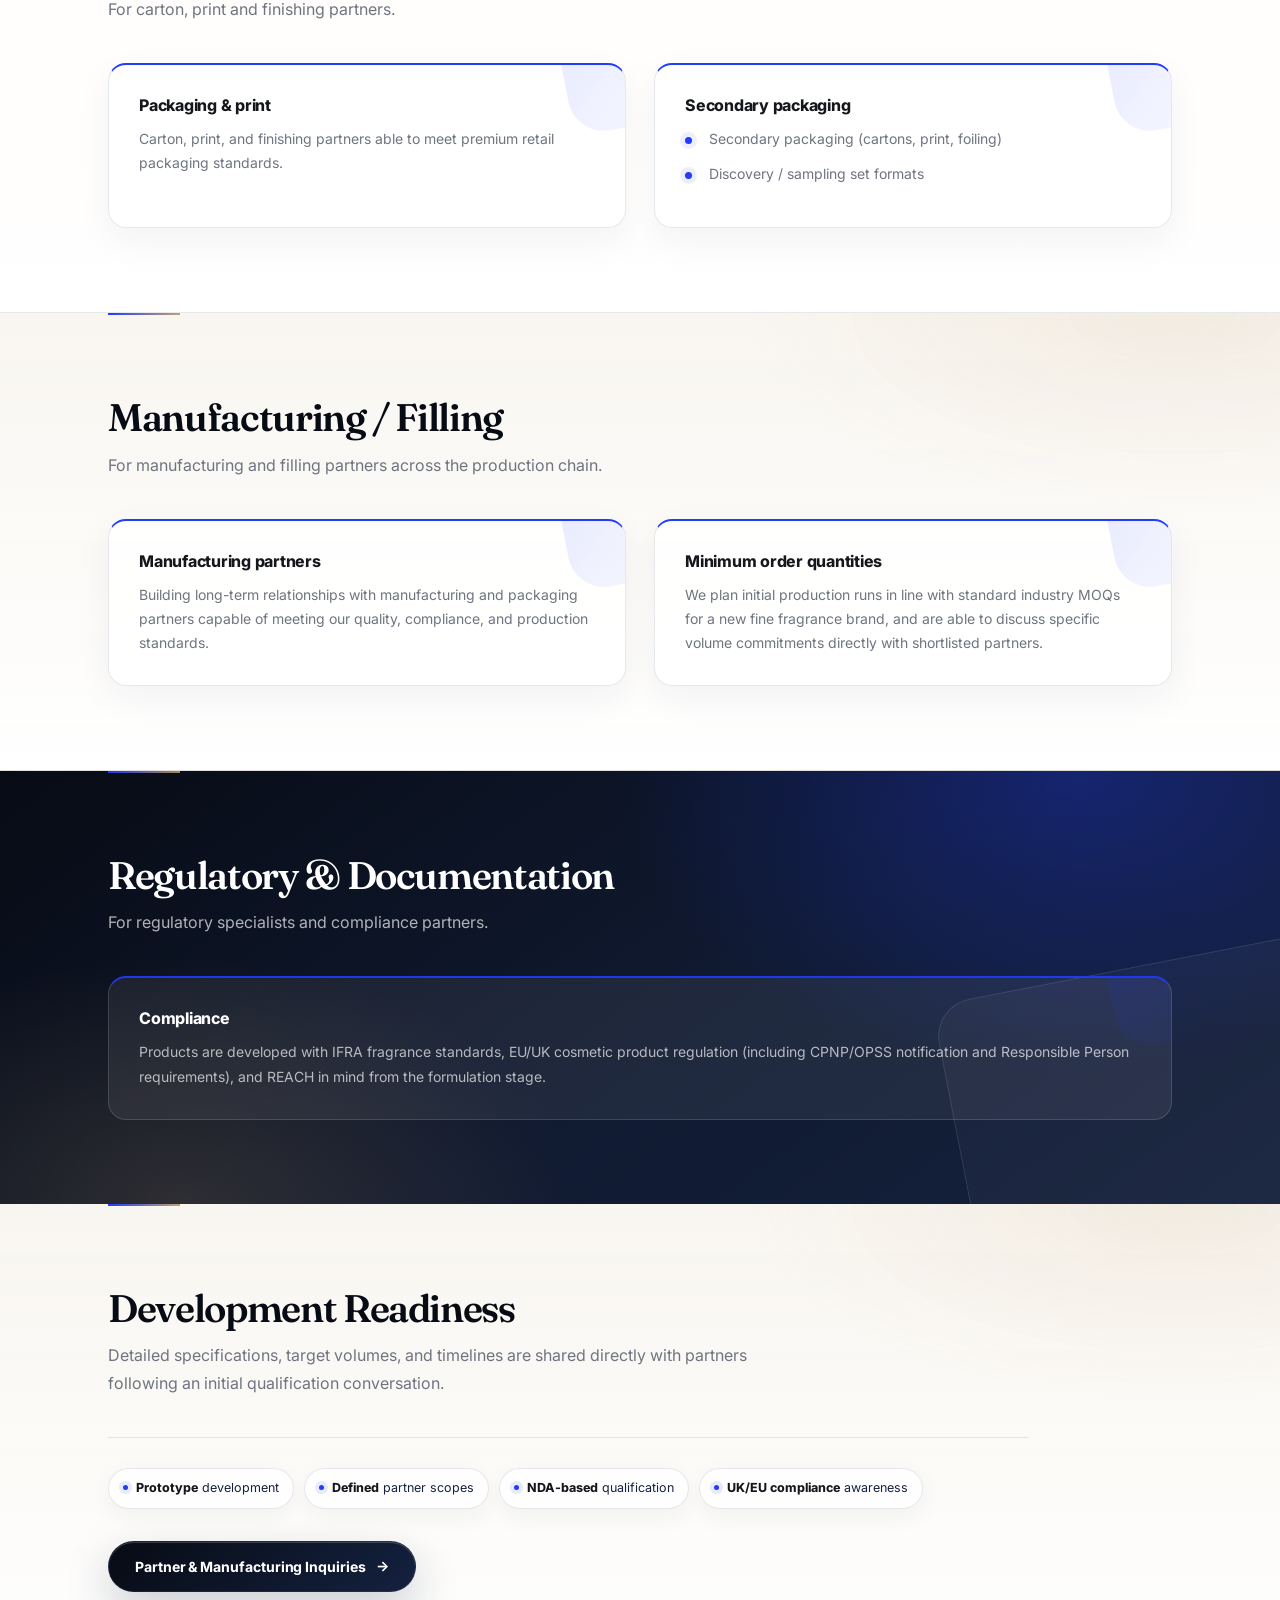
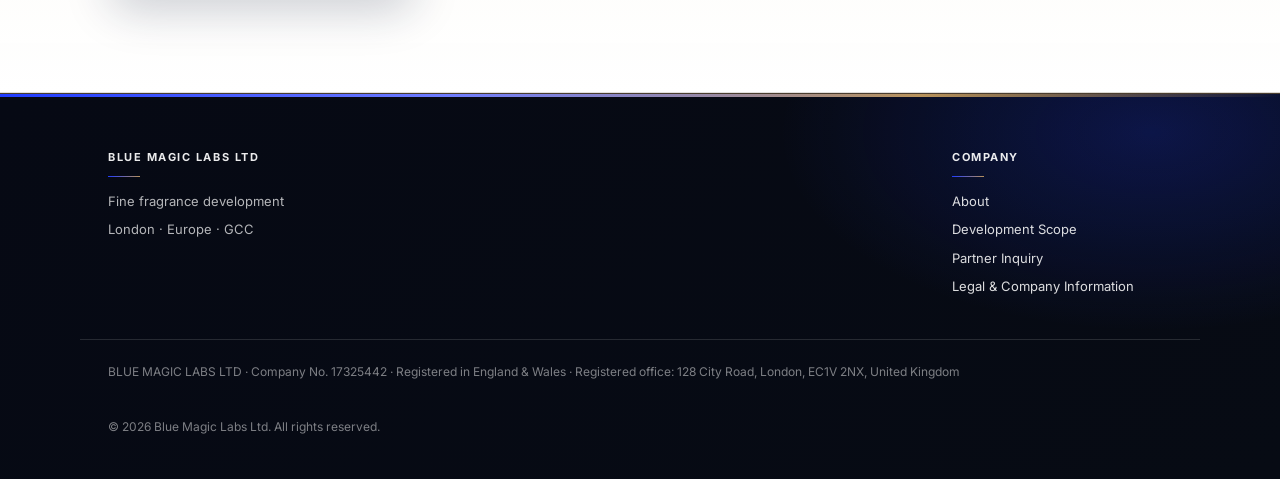
==== commit 97df1350: "Refine company positioning and legal hierarchy Co-Authored-By: Claude Sonnet 5 <noreply@anthropic.co" ====
--- a/capabilities.html
+++ b/capabilities.html
@@ -132,10 +132,10 @@
     <h2>Development Readiness</h2>
     <p class="section-intro">Detailed specifications, target volumes, and timelines are shared directly with partners following an initial qualification conversation.</p>
     <div class="facts">
-      <div><strong>Registered</strong> in England &amp; Wales</div>
-      <div><strong>Company No.</strong> 17325442</div>
-      <div><strong>Founder-led</strong></div>
-      <div><strong>Privately funded</strong> · Prototype development</div>
+      <div><strong>Prototype</strong> development</div>
+      <div><strong>Defined</strong> partner scopes</div>
+      <div><strong>NDA-based</strong> qualification</div>
+      <div><strong>UK/EU compliance</strong> awareness</div>
     </div>
     <p style="margin-top:32px;"><a href="contact.html" class="btn">Partner &amp; Manufacturing Inquiries</a></p>
   </div>
@@ -145,9 +145,8 @@
   <div class="wrap">
     <div class="col">
       <h4>Blue Magic Labs Ltd</h4>
-      <div>128 City Road</div>
-      <div>London, EC1V 2NX</div>
-      <div>United Kingdom</div>
+      <div>Fine fragrance development</div>
+      <div>London · Europe · GCC</div>
     </div>
     <div class="col">
       <h4>Company</h4>
@@ -156,15 +155,10 @@
       <div><a href="contact.html">Partner Inquiry</a></div>
       <div><a href="legal.html">Legal &amp; Company Information</a></div>
     </div>
-    <div class="col">
-      <h4>Registration</h4>
-      <div>Company No. 17325442</div>
-      <div>Incorporated 07 July 2026</div>
-      <div>Registered in England &amp; Wales</div>
-    </div>
   </div>
   <div class="wrap bottom">
-    © 2026 Blue Magic Labs Ltd. All rights reserved.
+    <div class="legal-line">BLUE MAGIC LABS LTD · Company No. 17325442 · Registered in England &amp; Wales · Registered office: 128 City Road, London, EC1V 2NX, United Kingdom</div>
+    <div>© 2026 Blue Magic Labs Ltd. All rights reserved.</div>
   </div>
 </footer>
 
--- a/css/style.css
+++ b/css/style.css
@@ -223,6 +223,71 @@
   pointer-events: none;
 }
 .hero .wrap{ position: relative; z-index: 2; }
+
+/* Founder hero (company.html only) */
+.hero.hero-founder{ padding-top: 72px; }
+.hero.hero-founder::before{ display: none; }
+.hero-founder-grid{
+  display:grid;
+  grid-template-columns: 6fr 5fr;
+  gap: 56px;
+  align-items:start;
+}
+.hero-founder-media{
+  display:flex;
+  flex-direction:column;
+  gap: 14px;
+  margin-top: 38px;
+}
+.hero-founder-photo{
+  width:100%;
+  height: 540px;
+  object-fit:cover;
+  object-position: center 25%;
+  border-radius: var(--radius-sm);
+  box-shadow: 0 18px 36px rgba(20,33,63,.12);
+  display:block;
+}
+.hero-founder-caption{
+  font-size: 12px;
+  color: var(--muted);
+  letter-spacing: 0.02em;
+}
+.hero-founder-caption strong{
+  display:block;
+  color: var(--ink);
+  font-weight: 760;
+  font-size: 17px;
+  letter-spacing: -0.01em;
+  margin-bottom: 3px;
+}
+
+/* London hero (index.html only) */
+.hero.hero-london::before{ display: none; }
+.hero-london-grid{
+  display:grid;
+  grid-template-columns: 3fr 2fr;
+  gap: 56px;
+  align-items:start;
+}
+.hero-london-media{ margin-top: 24px; }
+.hero-london-photo{
+  width:100%;
+  height: 560px;
+  object-fit:cover;
+  object-position: center;
+  border-radius: 10px;
+  box-shadow: 0 6px 14px rgba(20,33,63,.06);
+  display:block;
+}
+.hero-london-caption{
+  margin-top: 10px;
+  font-size: 12px;
+  color: var(--muted);
+  letter-spacing: 0.02em;
+}
+.hero-london .facts{ margin-top: 32px; }
+
 .eyebrow{
   display:inline-flex;
   align-items:center;
@@ -515,6 +580,87 @@
 }
 table.info td:last-child{ color: var(--ink); font-weight: 560; }
 
+/* Compact registered-details grid */
+.details-grid{
+  display:grid;
+  grid-template-columns: repeat(2, minmax(0, 1fr));
+  gap: 22px 40px;
+  background: rgba(255,255,255,.72);
+  border: 1px solid rgba(20,33,63,.10);
+  border-radius: var(--radius);
+  padding: 30px 32px;
+  box-shadow: 0 14px 44px rgba(20,33,63,.055);
+}
+.detail{
+  display:flex;
+  flex-direction:column;
+  gap: 4px;
+  padding-bottom: 14px;
+  border-bottom: 1px solid rgba(20,33,63,.08);
+}
+.detail-label{
+  font-size: 11px;
+  text-transform: uppercase;
+  letter-spacing: 0.08em;
+  color: var(--muted);
+  font-weight: 650;
+}
+.detail-value{
+  font-size: 15px;
+  color: var(--ink);
+  font-weight: 560;
+}
+
+/* Editorial two-column principles layout */
+.principles-grid{
+  display:grid;
+  grid-template-columns: 1fr 1fr;
+  gap: 48px;
+}
+.principle + .principle{
+  border-left: 1px solid rgba(20,33,63,.14);
+  padding-left: 32px;
+}
+.principle h3{
+  font-family: 'Fraunces', Georgia, serif;
+  font-size: 20px;
+  font-weight: 600;
+  letter-spacing: -0.02em;
+  color: var(--navy-deep);
+  margin: 0 0 12px;
+}
+.principle p{
+  font-size: 15px;
+  line-height: 1.75;
+  color: var(--muted);
+  margin: 0;
+}
+
+/* Editorial three-column partner network layout */
+.partner-grid{
+  display:grid;
+  grid-template-columns: repeat(3, 1fr);
+  gap: 40px;
+}
+.partner-item{
+  padding-top: 20px;
+  border-top: 1px solid rgba(20,33,63,.14);
+}
+.partner-item h3{
+  font-family: 'Fraunces', Georgia, serif;
+  font-size: 19px;
+  font-weight: 600;
+  letter-spacing: -0.02em;
+  color: var(--navy-deep);
+  margin: 0 0 12px;
+}
+.partner-item p{
+  font-size: 15px;
+  line-height: 1.75;
+  color: var(--muted);
+  margin: 0;
+}
+
 ul.plain{ margin:0; padding: 0; list-style: none; color: var(--muted); font-size: 14px; line-height: 1.65; }
 ul.plain li{
   margin-bottom: 12px;
@@ -581,9 +727,43 @@
   border: 1px solid rgba(184,146,90,.38);
   box-shadow: 0 20px 46px rgba(20,33,63,.18);
 }
+.founder-photo{
+  width: 110px;
+  height: 110px;
+  border-radius: 24px;
+  object-fit: cover;
+  flex-shrink: 0;
+  border: 1px solid rgba(184,146,90,.38);
+  box-shadow: 0 20px 46px rgba(20,33,63,.18);
+}
 .founder-name{ font-family:'Fraunces', Georgia, serif; font-weight:600; font-size: 22px; letter-spacing: -.025em; margin: 0 0 2px; color: var(--ink); }
 .founder-role{ font-size: 12px; color: var(--gold-deep); margin: 0 0 14px; font-weight: 760; letter-spacing: 0.12em; text-transform: uppercase; }
 .founder-bio{ font-size: 14px; color: var(--muted); max-width: 640px; line-height: 1.75; }
+
+/* Inquiry area cards */
+.inquiry-card{
+  display:flex;
+  flex-direction:column;
+  padding: 36px;
+}
+.inquiry-card h3{
+  font-size: 19px;
+}
+.card-cta{
+  margin-top: auto;
+  padding-top: 24px;
+  display:flex;
+  flex-direction:column;
+  align-items:flex-start;
+  gap: 10px;
+}
+.card-email{
+  position: relative;
+  z-index: 1;
+  font-size: 14px;
+  color: var(--ink-soft);
+}
+.card-email:hover{ color: var(--blue); }
 
 /* Form */
 form.contact-form{ max-width: 580px; }
@@ -673,6 +853,7 @@
   font-size: 12px;
   color: rgba(255,255,255,0.48);
 }
+.legal-line{ margin-bottom: 8px; }
 
 @media (prefers-reduced-motion: no-preference){
   .hero .eyebrow,
@@ -700,6 +881,21 @@
   .hero::before{ opacity: .45; right: -240px; top: 80px; }
   h1{ font-size: clamp(38px, 10vw, 56px); }
   section.block{ padding: 68px 0; }
+  .hero-founder-grid{ grid-template-columns: 1fr; gap: 24px; }
+  .hero-founder-media{ margin-top: 0; }
+  .hero-founder-photo{ height: 440px; }
+  .hero-london-grid{ grid-template-columns: 1fr; gap: 24px; }
+  .hero-london-media{ margin-top: 0; }
+  .hero-london-photo{ height: 380px; }
+  .partner-grid{ grid-template-columns: 1fr; gap: 28px; }
+  .principles-grid{ grid-template-columns: 1fr; gap: 0; }
+  .principle + .principle{
+    border-left: none;
+    padding-left: 0;
+    border-top: 1px solid rgba(20,33,63,.14);
+    padding-top: 28px;
+    margin-top: 28px;
+  }
 }
 
 @media (max-width: 760px){
@@ -761,6 +957,7 @@
   table.info{ border-radius: 16px; }
   table.info td:first-child{ width: auto; display:block; padding-bottom: 2px; border-bottom: none; }
   table.info td:last-child{ display:block; padding-top:0; }
+  .details-grid{ grid-template-columns: 1fr; padding: 24px; border-radius: 16px; }
   .founder{ padding: 24px; }
   footer.site .wrap{ display:block; }
   footer.site .col{ margin-bottom: 26px; }
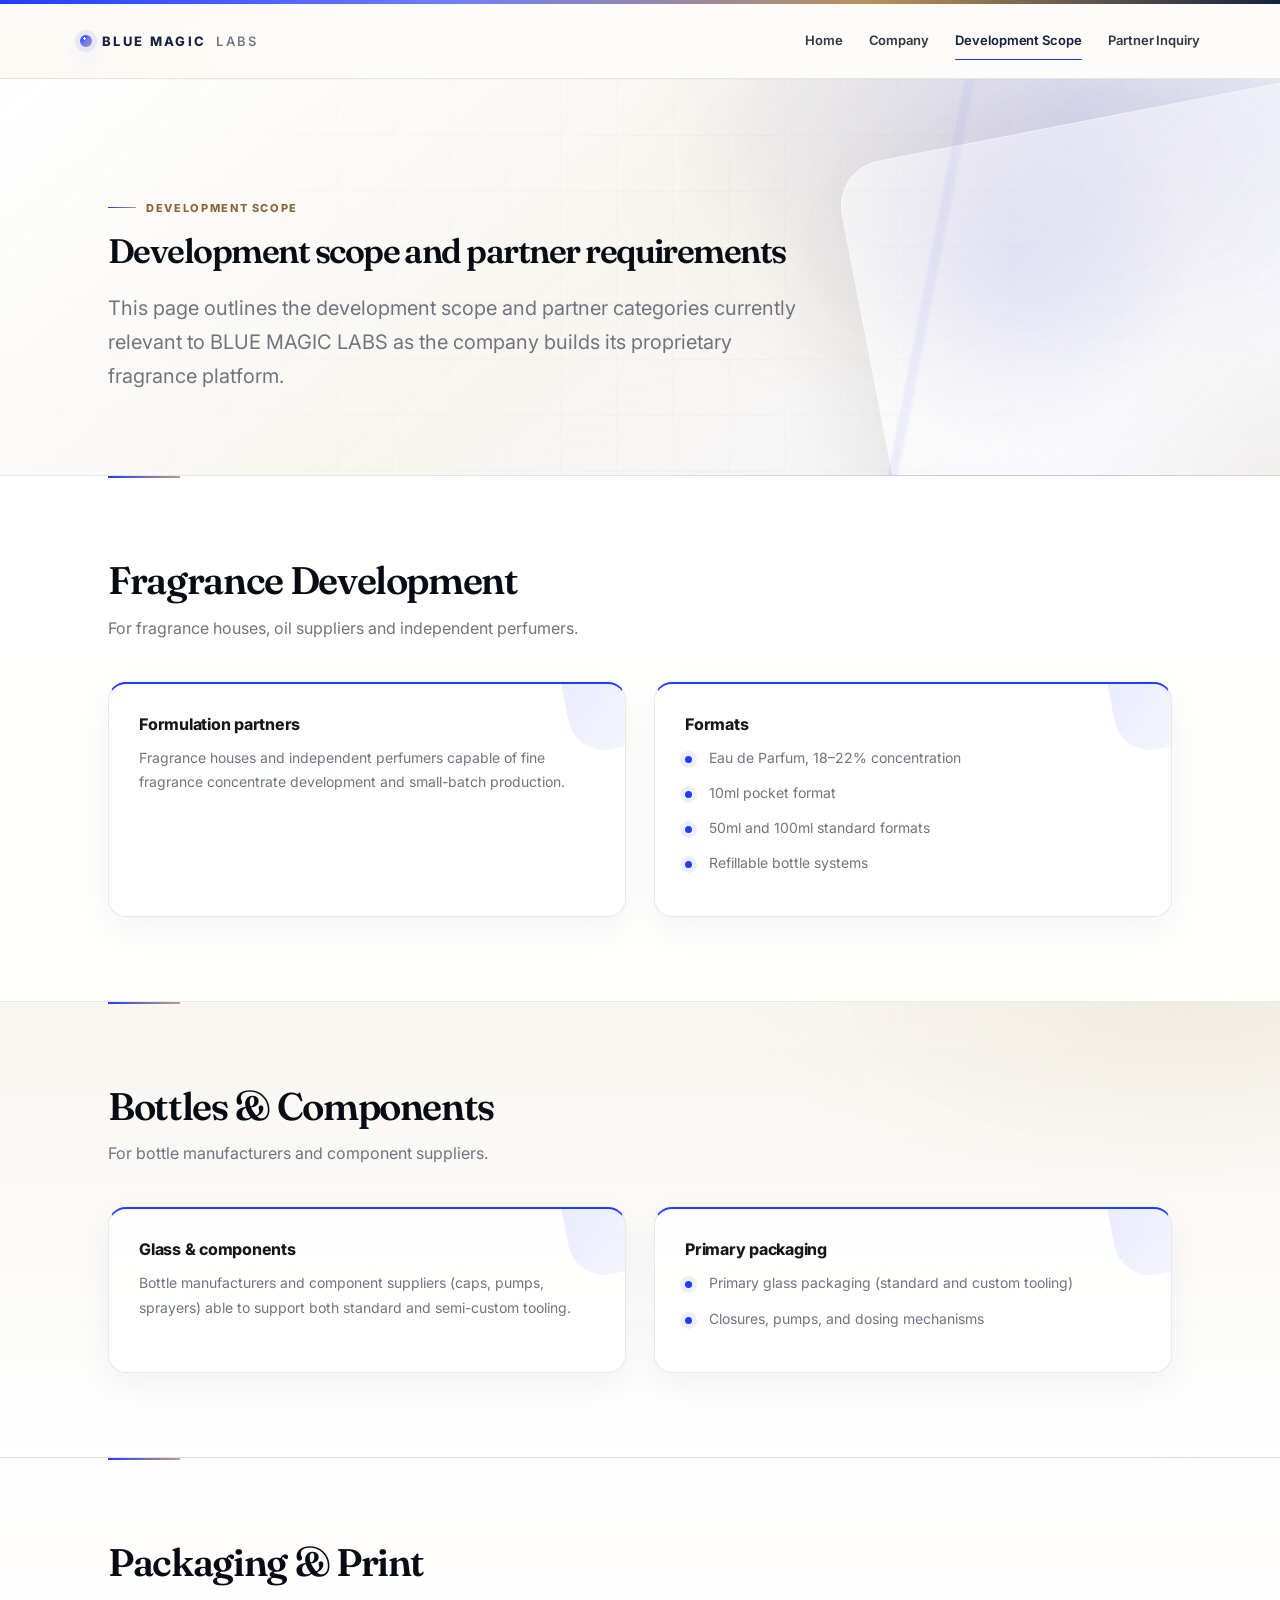
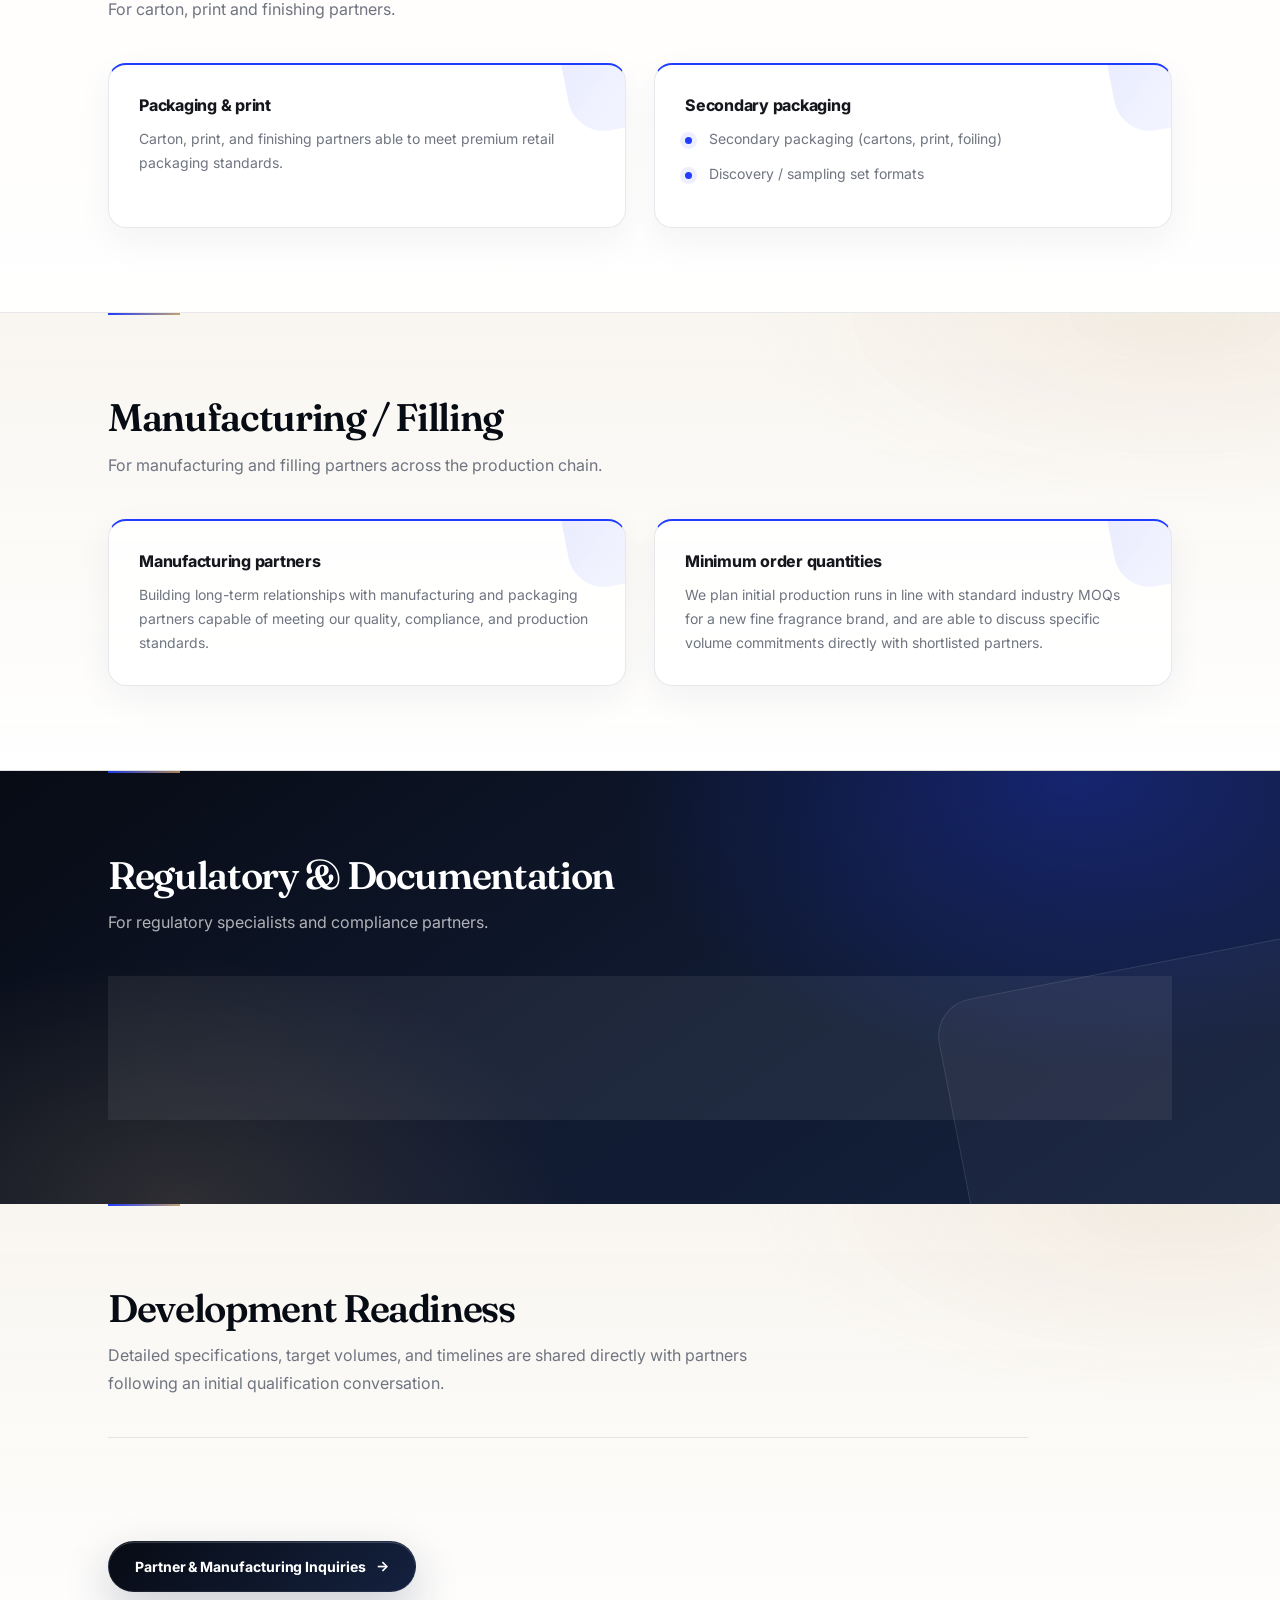
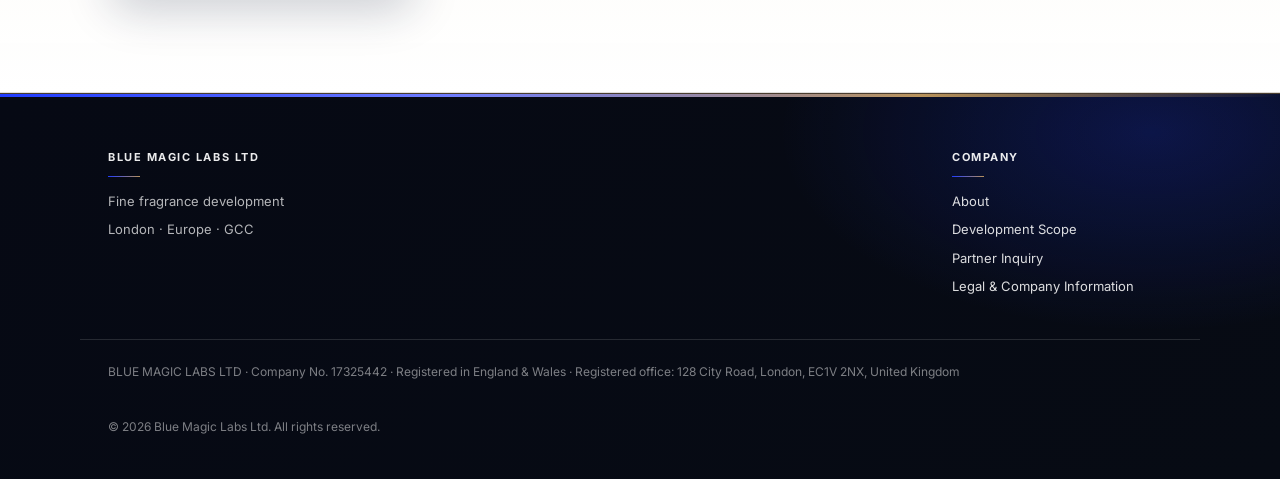
==== commit 4f979c1c: "Finalize terminology and inquiry architecture Co-Authored-By: Claude Sonnet 5 <noreply@anthropic.com" ====
--- a/capabilities.html
+++ b/capabilities.html
@@ -3,7 +3,7 @@
 <head>
 <meta charset="UTF-8">
 <meta name="viewport" content="width=device-width, initial-scale=1.0">
-<title>Capabilities &amp; Sourcing — Blue Magic Labs Ltd</title>
+<title>Development Scope — Blue Magic Labs Ltd</title>
 <meta name="description" content="Product formats, sourcing scope, and compliance standards for Blue Magic Labs Ltd manufacturing partners.">
 <link rel="preconnect" href="https://fonts.googleapis.com">
 <link href="https://fonts.googleapis.com/css2?family=Inter:wght@400;500;600;700&family=Fraunces:opsz,wght@9..144,500;9..144,600&display=swap" rel="stylesheet">
@@ -31,7 +31,7 @@
 
 <section class="hero" style="padding-bottom:48px;">
   <div class="wrap">
-    <div class="eyebrow">Capabilities &amp; Sourcing</div>
+    <div class="eyebrow">Development Scope</div>
     <h1 style="font-size:34px;">Development scope and partner requirements</h1>
     <p class="lede">This page outlines the development scope and partner categories currently relevant to BLUE MAGIC LABS as the company builds its proprietary fragrance platform.</p>
   </div>
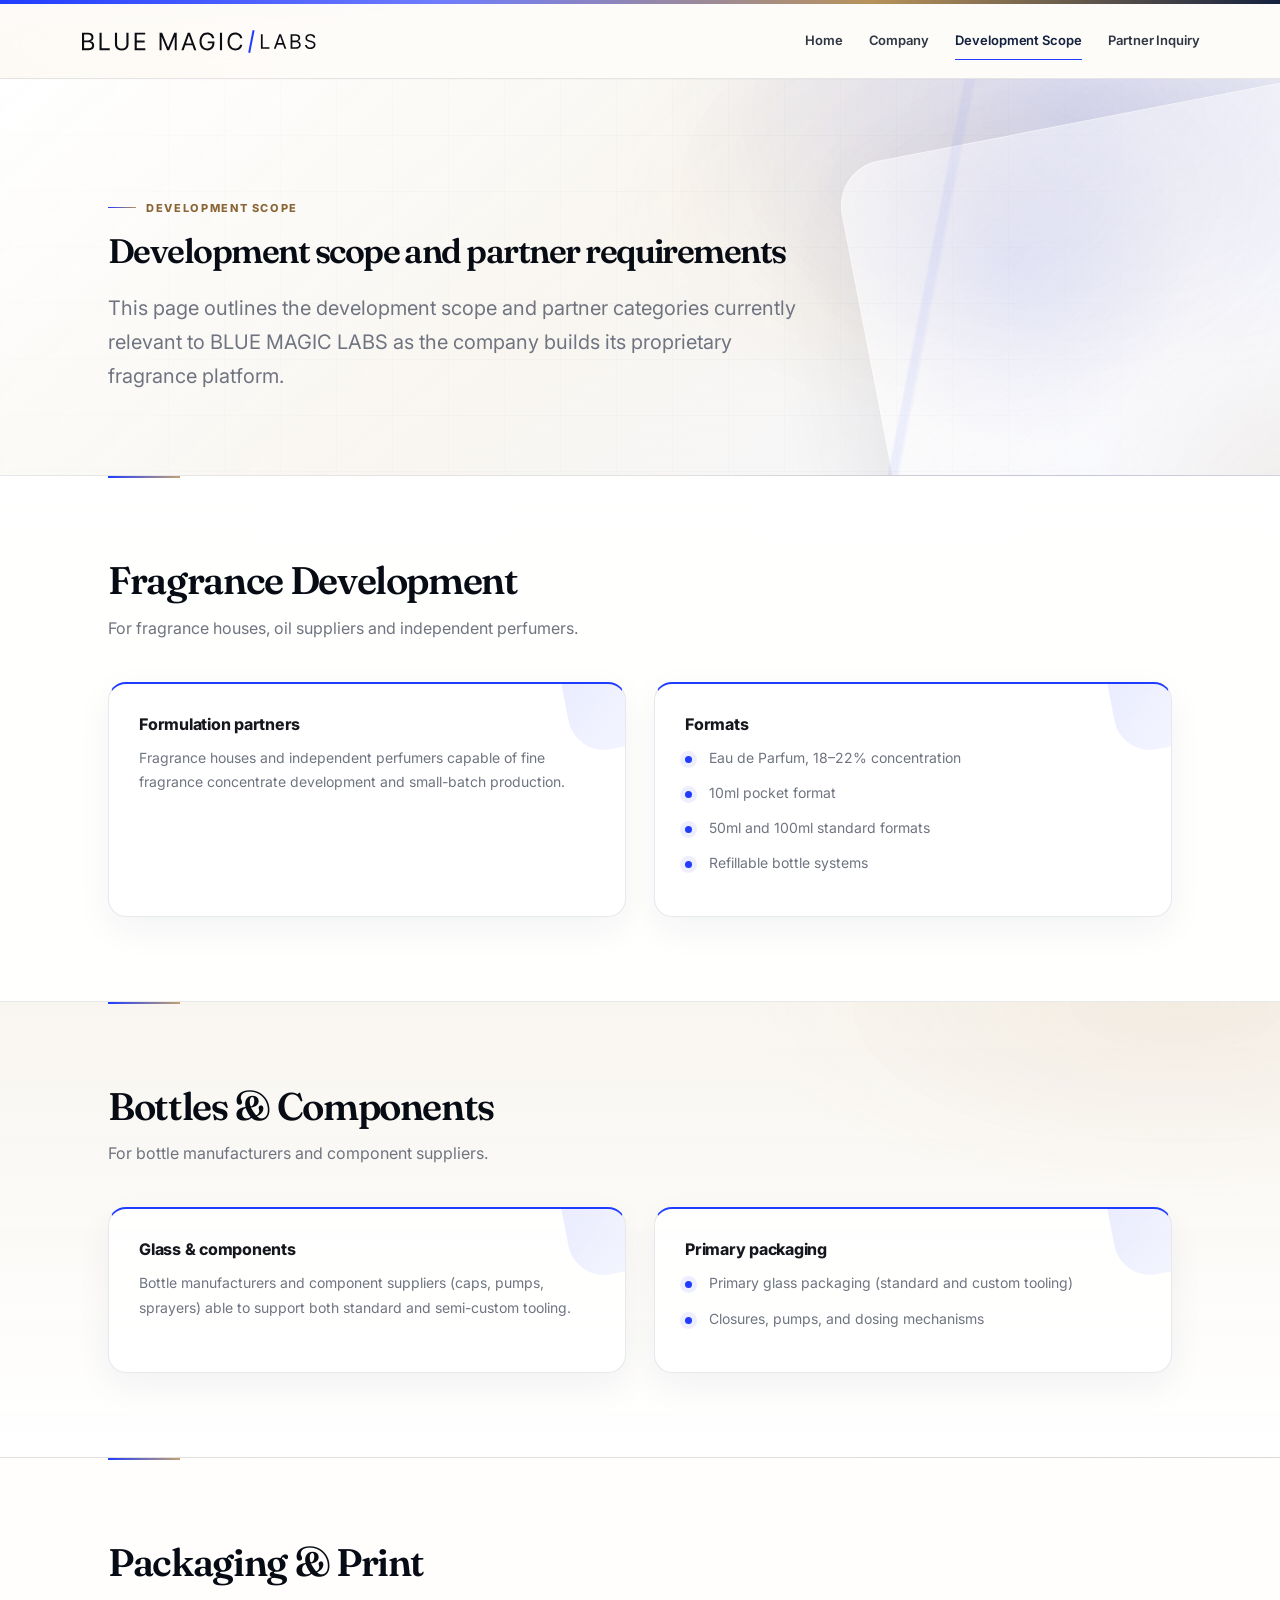
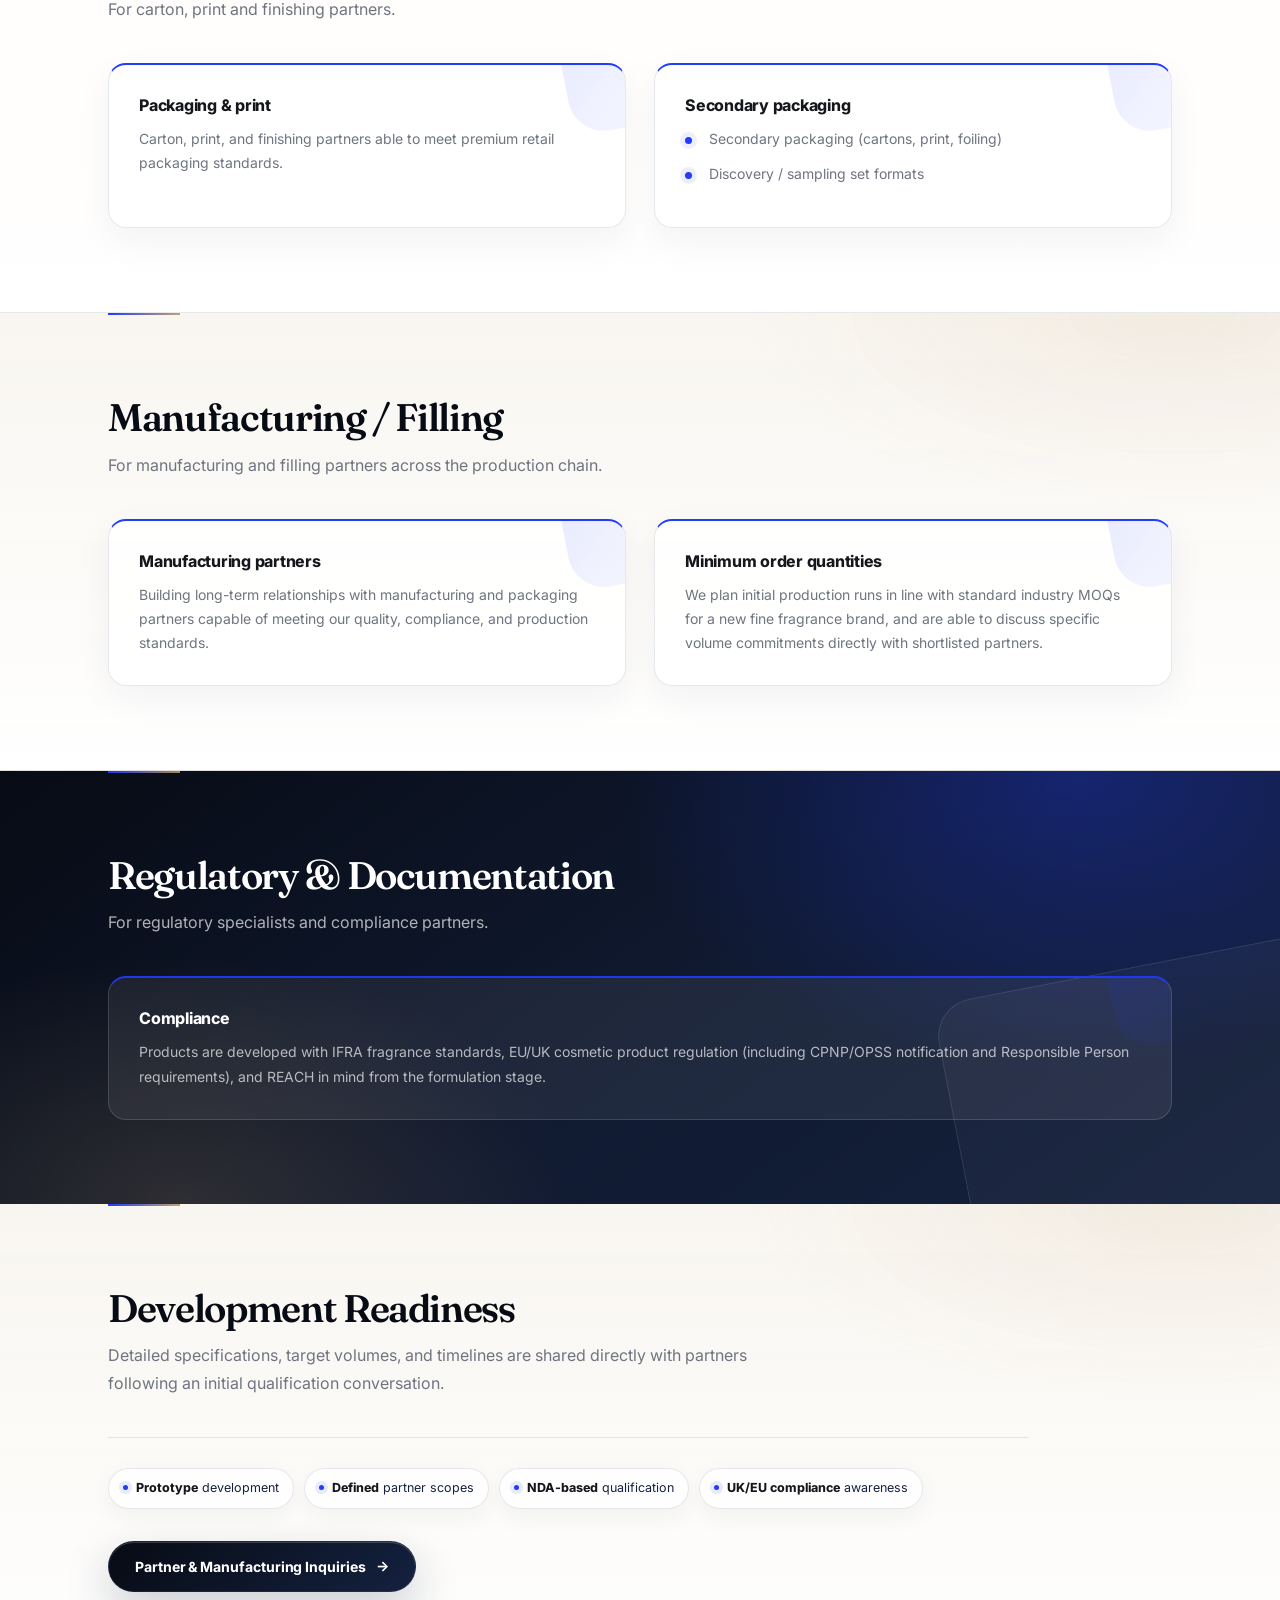
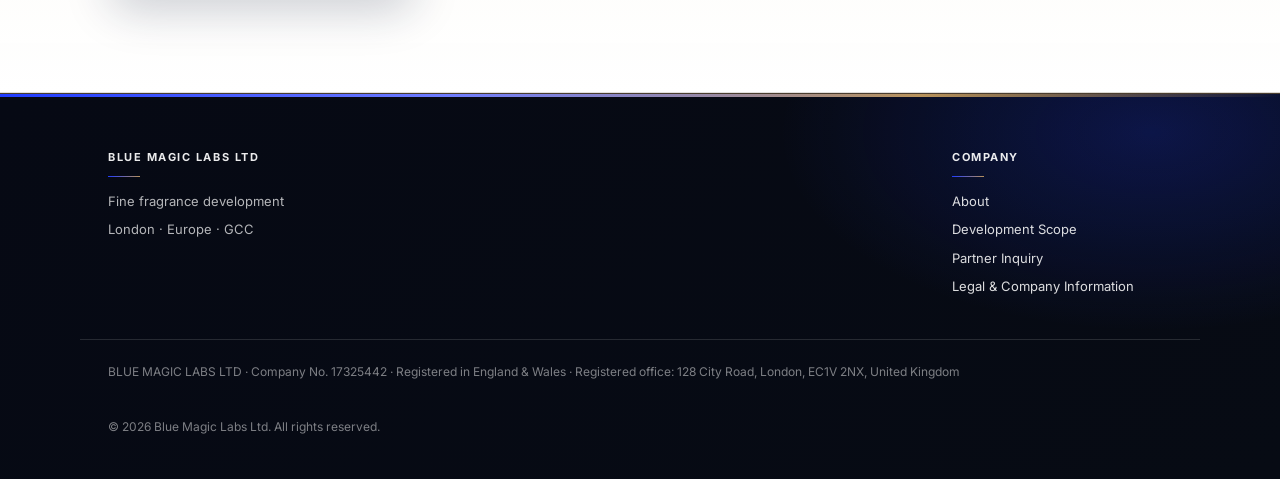
==== commit 0a8c2c84: "Integrate final brand identity assets Co-Authored-By: Claude Sonnet 5 <noreply@anthropic.com>" ====
--- a/capabilities.html
+++ b/capabilities.html
@@ -8,13 +8,21 @@
 <link rel="preconnect" href="https://fonts.googleapis.com">
 <link href="https://fonts.googleapis.com/css2?family=Inter:wght@400;500;600;700&family=Fraunces:opsz,wght@9..144,500;9..144,600&display=swap" rel="stylesheet">
 <link rel="stylesheet" href="css/style.css">
+<link rel="icon" href="assets/brand/blue-magic-labs-favicon.svg" type="image/svg+xml">
+<link rel="icon" href="assets/brand/blue-magic-labs-favicon-48.png" sizes="48x48" type="image/png">
+<link rel="icon" href="assets/brand/blue-magic-labs-favicon-32.png" sizes="32x32" type="image/png">
+<link rel="icon" href="assets/brand/blue-magic-labs-favicon-16.png" sizes="16x16" type="image/png">
+<link rel="apple-touch-icon" href="assets/brand/apple-touch-icon.png" sizes="180x180">
+<meta name="theme-color" content="#0E1630">
 </head>
 <body>
 <div class="accent-bar"></div>
 
 <header class="site">
   <div class="wrap nav-row">
-    <div class="wordmark">Blue Magic <span>Labs</span></div>
+    <a href="index.html" class="header-logo">
+      <img src="assets/brand/blue-magic-labs-header-light.svg" alt="Blue Magic Labs" width="238" height="27" loading="eager">
+    </a>
     <button type="button" class="nav-toggle" aria-label="Open menu" aria-expanded="false" aria-controls="primary-navigation">
       <span class="nav-toggle-bar"></span>
       <span class="nav-toggle-bar"></span>
--- a/css/style.css
+++ b/css/style.css
@@ -101,30 +101,16 @@
   padding: 18px 0;
   gap: 24px;
 }
-.wordmark{
-  position: relative;
-  font-weight: 760;
-  font-size: 13px;
-  letter-spacing: 0.18em;
-  text-transform: uppercase;
-  color: var(--navy);
-  display:flex;
+.header-logo{
+  display:inline-flex;
   align-items:center;
-  gap:10px;
-  white-space: nowrap;
-}
-.wordmark::before{
-  content:"";
-  width: 12px;
-  height: 12px;
-  border-radius: 999px;
-  background:
-    radial-gradient(circle at 38% 30%, #fff 0 10%, transparent 12%),
-    linear-gradient(135deg, var(--blue), #6E7CFF 56%, var(--gold));
-  display:inline-block;
-  box-shadow: 0 0 0 5px rgba(32,60,255,.08), 0 10px 24px rgba(32,60,255,.25);
-}
-.wordmark span{ color: var(--muted); font-weight: 560; }
+  flex-shrink:0;
+}
+.header-logo img{
+  display:block;
+  width: 238px;
+  height: auto;
+}
 nav.main{
   display:flex;
   align-items:center;
@@ -266,7 +252,7 @@
 .hero.hero-london::before{ display: none; }
 .hero-london-grid{
   display:grid;
-  grid-template-columns: 3fr 2fr;
+  grid-template-columns: minmax(0, 3fr) minmax(280px, 2fr);
   gap: 56px;
   align-items:start;
 }
@@ -874,6 +860,21 @@
   }
 }
 
+/* London hero — stacked tablet range (two-column floor is 1024px) */
+@media (max-width: 1023px){
+  .hero-london-grid{ grid-template-columns: 1fr; gap: 28px; }
+  .hero-london-media{
+    margin-top: 0;
+    max-width: 720px;
+    margin-left: auto;
+    margin-right: auto;
+  }
+  .hero-london-photo{
+    height: auto;
+    aspect-ratio: 16 / 10;
+  }
+}
+
 @media (max-width: 860px){
   .grid-3{ grid-template-columns: 1fr; }
   .grid-2{ grid-template-columns: 1fr; }
@@ -884,9 +885,7 @@
   .hero-founder-grid{ grid-template-columns: 1fr; gap: 24px; }
   .hero-founder-media{ margin-top: 0; }
   .hero-founder-photo{ height: 440px; }
-  .hero-london-grid{ grid-template-columns: 1fr; gap: 24px; }
-  .hero-london-media{ margin-top: 0; }
-  .hero-london-photo{ height: 380px; }
+  .header-logo img{ width: 200px; }
   .partner-grid{ grid-template-columns: 1fr; gap: 28px; }
   .principles-grid{ grid-template-columns: 1fr; gap: 0; }
   .principle + .principle{
@@ -949,7 +948,7 @@
     border-radius: 10px;
     box-shadow: inset 3px 0 0 var(--blue);
   }
-  .wordmark{ font-size: 12px; }
+  .header-logo img{ width: 180px; }
   .lede{ max-width: 100%; }
   .facts{ gap: 8px; padding-top: 22px; }
   .facts div{ width: 100%; border-radius: 14px; }
@@ -958,7 +957,13 @@
   table.info td:first-child{ width: auto; display:block; padding-bottom: 2px; border-bottom: none; }
   table.info td:last-child{ display:block; padding-top:0; }
   .details-grid{ grid-template-columns: 1fr; padding: 24px; border-radius: 16px; }
+  .hero-london-media{ max-width: none; margin-left: 0; margin-right: 0; }
+  .hero-london-photo{ aspect-ratio: auto; height: 380px; }
   .founder{ padding: 24px; }
   footer.site .wrap{ display:block; }
   footer.site .col{ margin-bottom: 26px; }
 }
+
+@media (max-width: 360px){
+  .header-logo img{ width: 168px; }
+}
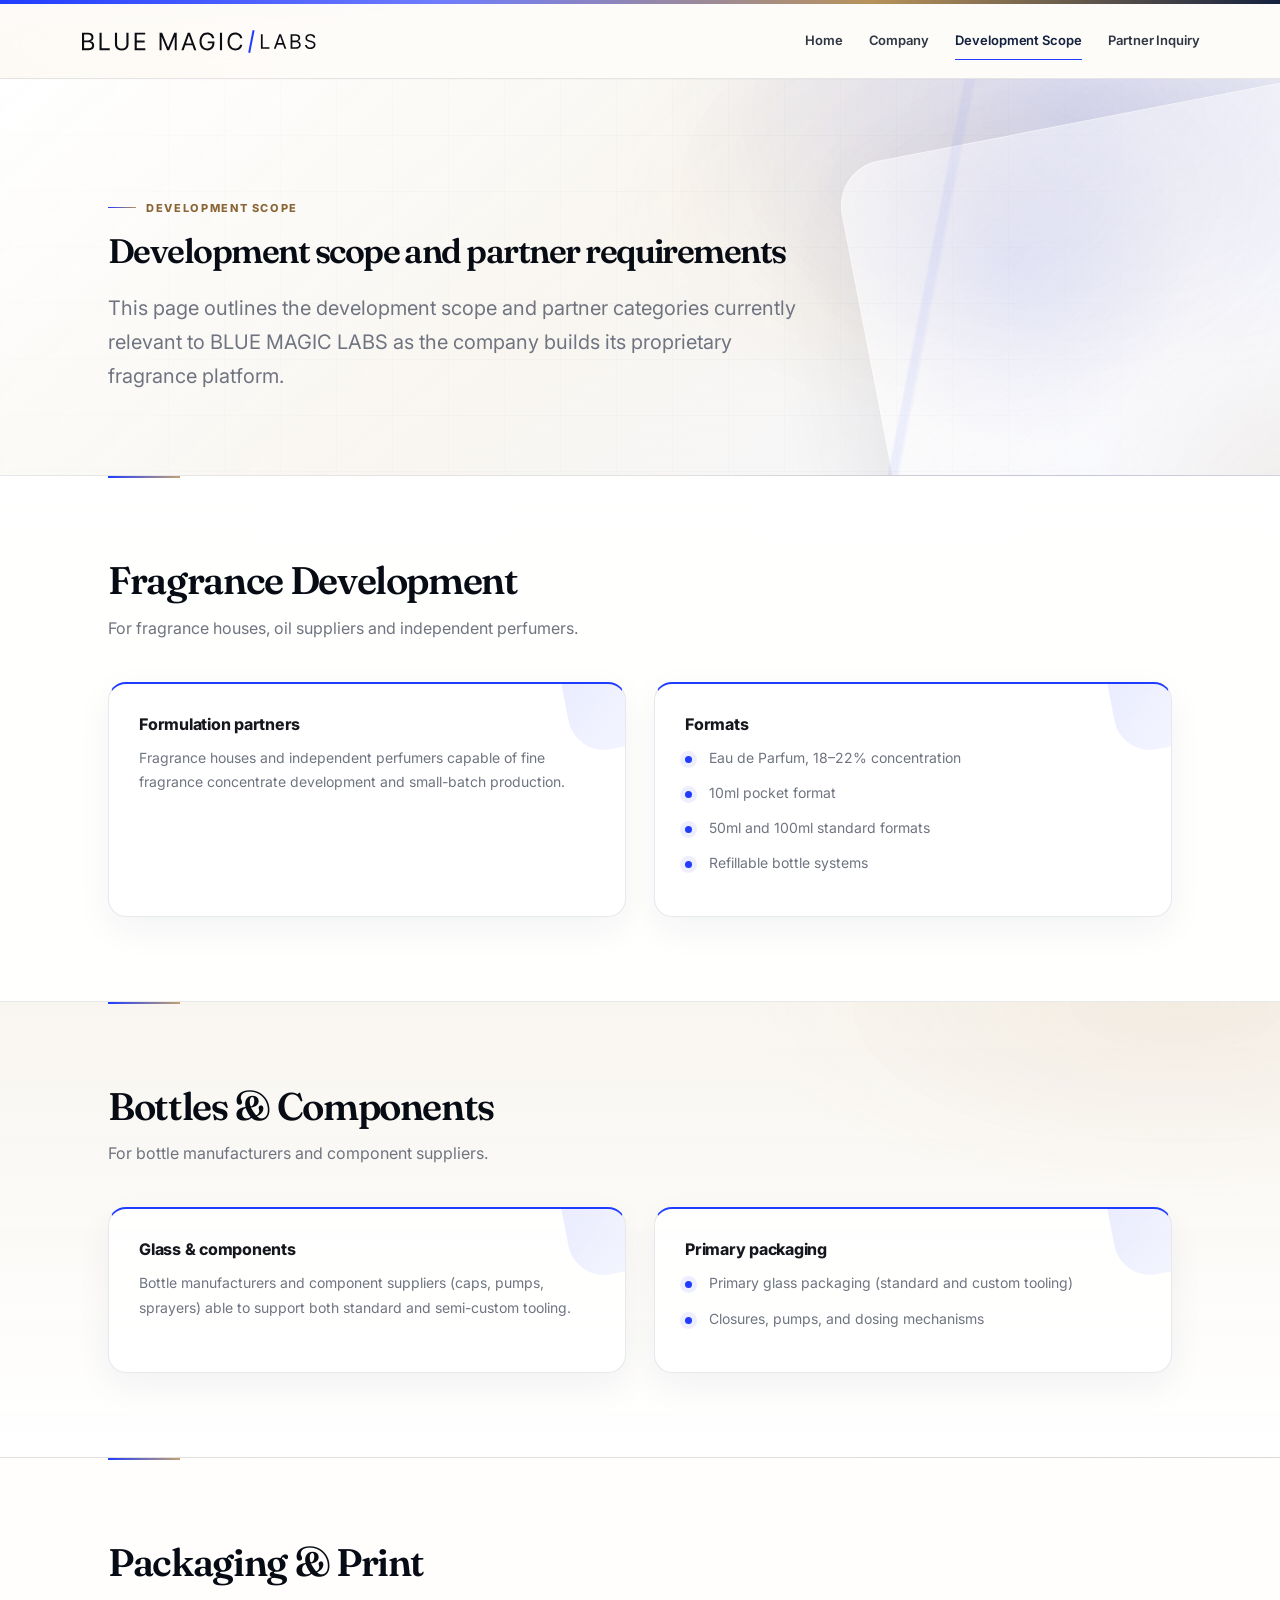
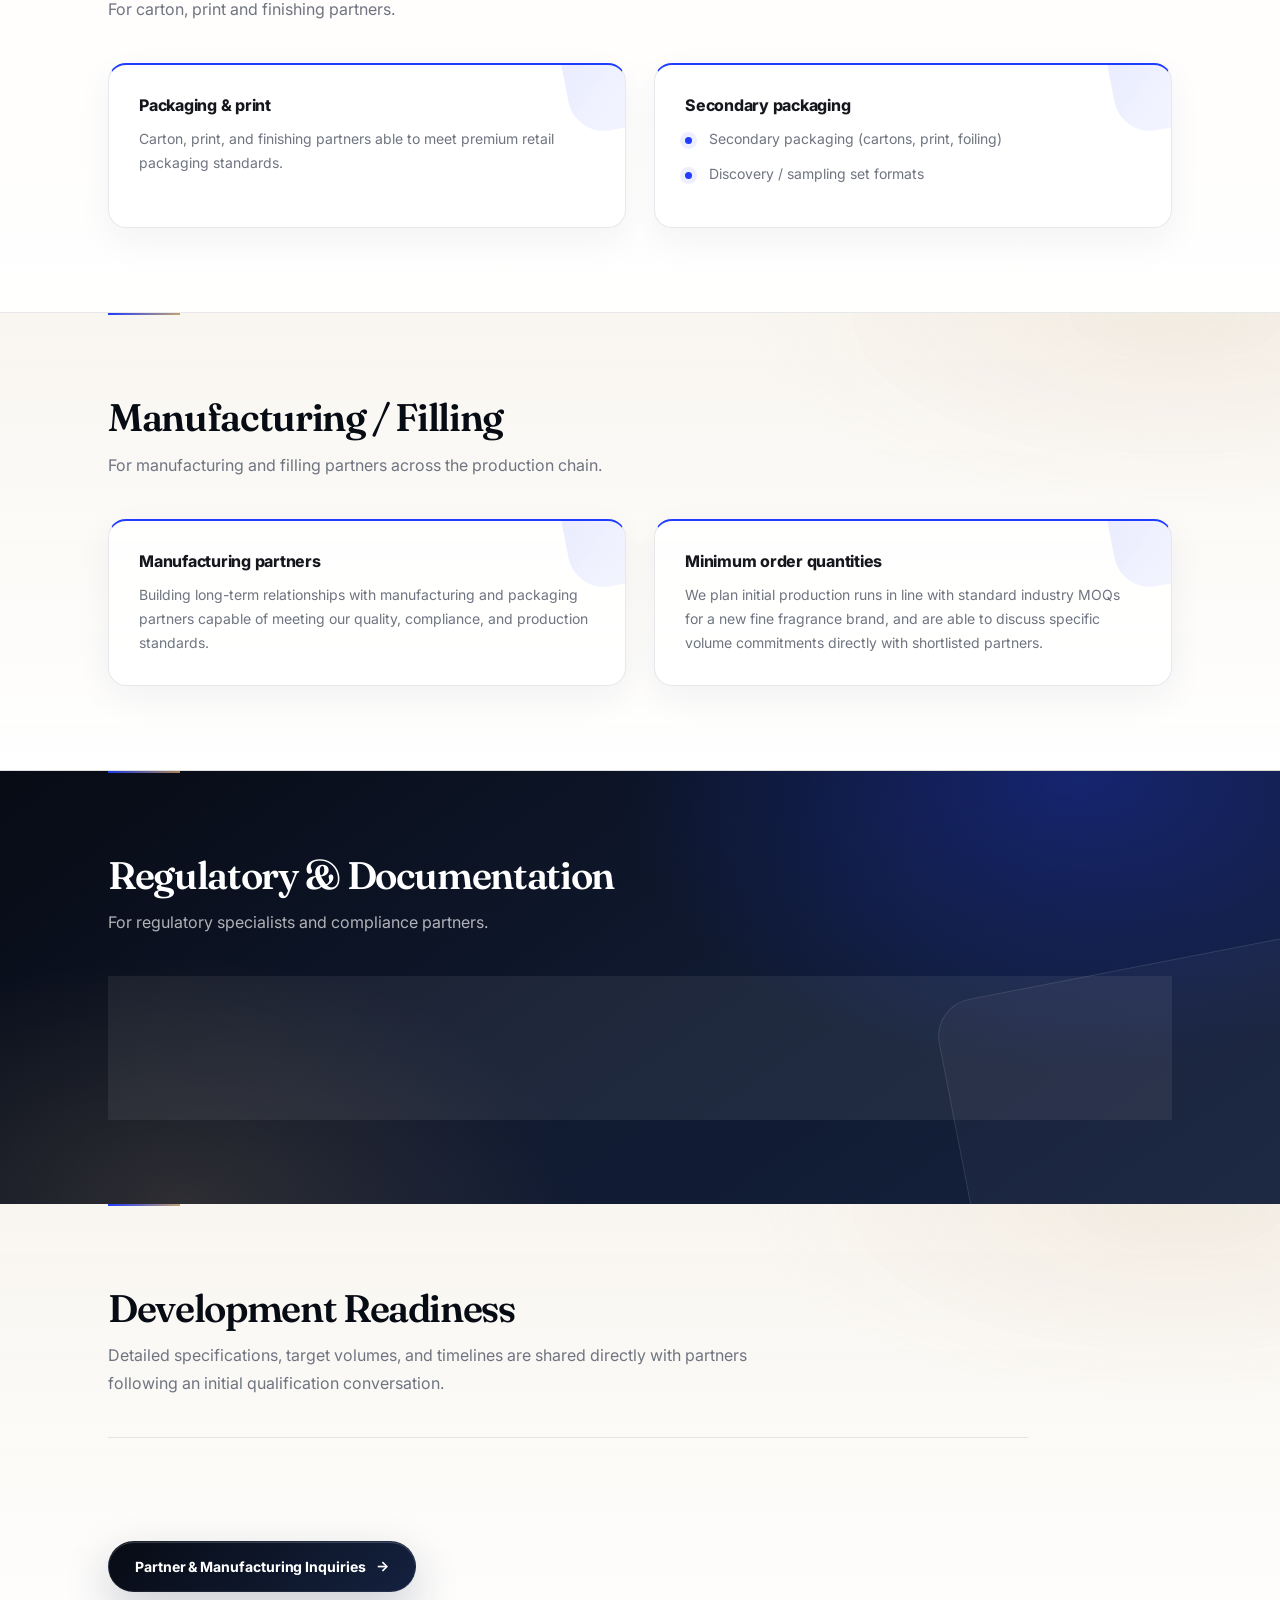
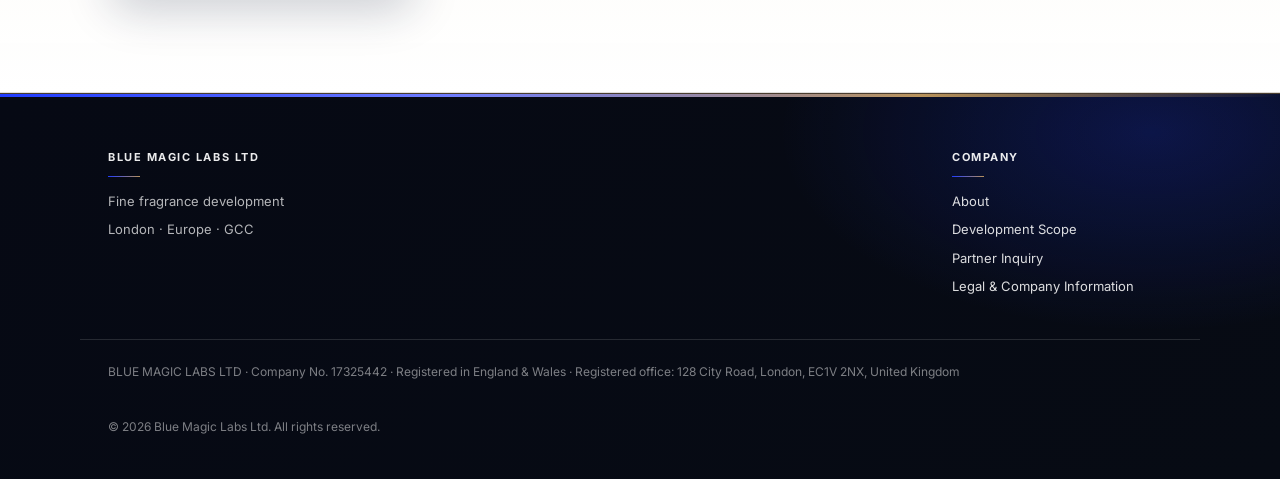
==== commit 2b4fb991: "Implement responsive hybrid brand logo" ====
--- a/capabilities.html
+++ b/capabilities.html
@@ -21,7 +21,10 @@
 <header class="site">
   <div class="wrap nav-row">
     <a href="index.html" class="header-logo">
-      <img src="assets/brand/blue-magic-labs-header-light.svg" alt="Blue Magic Labs" width="238" height="27" loading="eager">
+      <picture>
+        <source media="(max-width: 760px)" srcset="assets/brand/blue-magic-labs-social-avatar-512.png">
+        <img src="assets/brand/blue-magic-labs-header-light.svg" alt="Blue Magic Labs" width="238" height="27" loading="eager">
+      </picture>
     </a>
     <button type="button" class="nav-toggle" aria-label="Open menu" aria-expanded="false" aria-controls="primary-navigation">
       <span class="nav-toggle-bar"></span>
--- a/css/style.css
+++ b/css/style.css
@@ -106,10 +106,15 @@
   align-items:center;
   flex-shrink:0;
 }
+.header-logo picture{
+  display:block;
+  line-height:0;
+}
 .header-logo img{
   display:block;
   width: 238px;
   height: auto;
+  max-width: 100%;
 }
 nav.main{
   display:flex;
@@ -885,7 +890,7 @@
   .hero-founder-grid{ grid-template-columns: 1fr; gap: 24px; }
   .hero-founder-media{ margin-top: 0; }
   .hero-founder-photo{ height: 440px; }
-  .header-logo img{ width: 200px; }
+  .header-logo img{ width: 200px; height: auto; }
   .partner-grid{ grid-template-columns: 1fr; gap: 28px; }
   .principles-grid{ grid-template-columns: 1fr; gap: 0; }
   .principle + .principle{
@@ -948,7 +953,7 @@
     border-radius: 10px;
     box-shadow: inset 3px 0 0 var(--blue);
   }
-  .header-logo img{ width: 180px; }
+  .header-logo img{ width: 40px; height: 40px; object-fit: contain; }
   .lede{ max-width: 100%; }
   .facts{ gap: 8px; padding-top: 22px; }
   .facts div{ width: 100%; border-radius: 14px; }
@@ -963,7 +968,3 @@
   footer.site .wrap{ display:block; }
   footer.site .col{ margin-bottom: 26px; }
 }
-
-@media (max-width: 360px){
-  .header-logo img{ width: 168px; }
-}
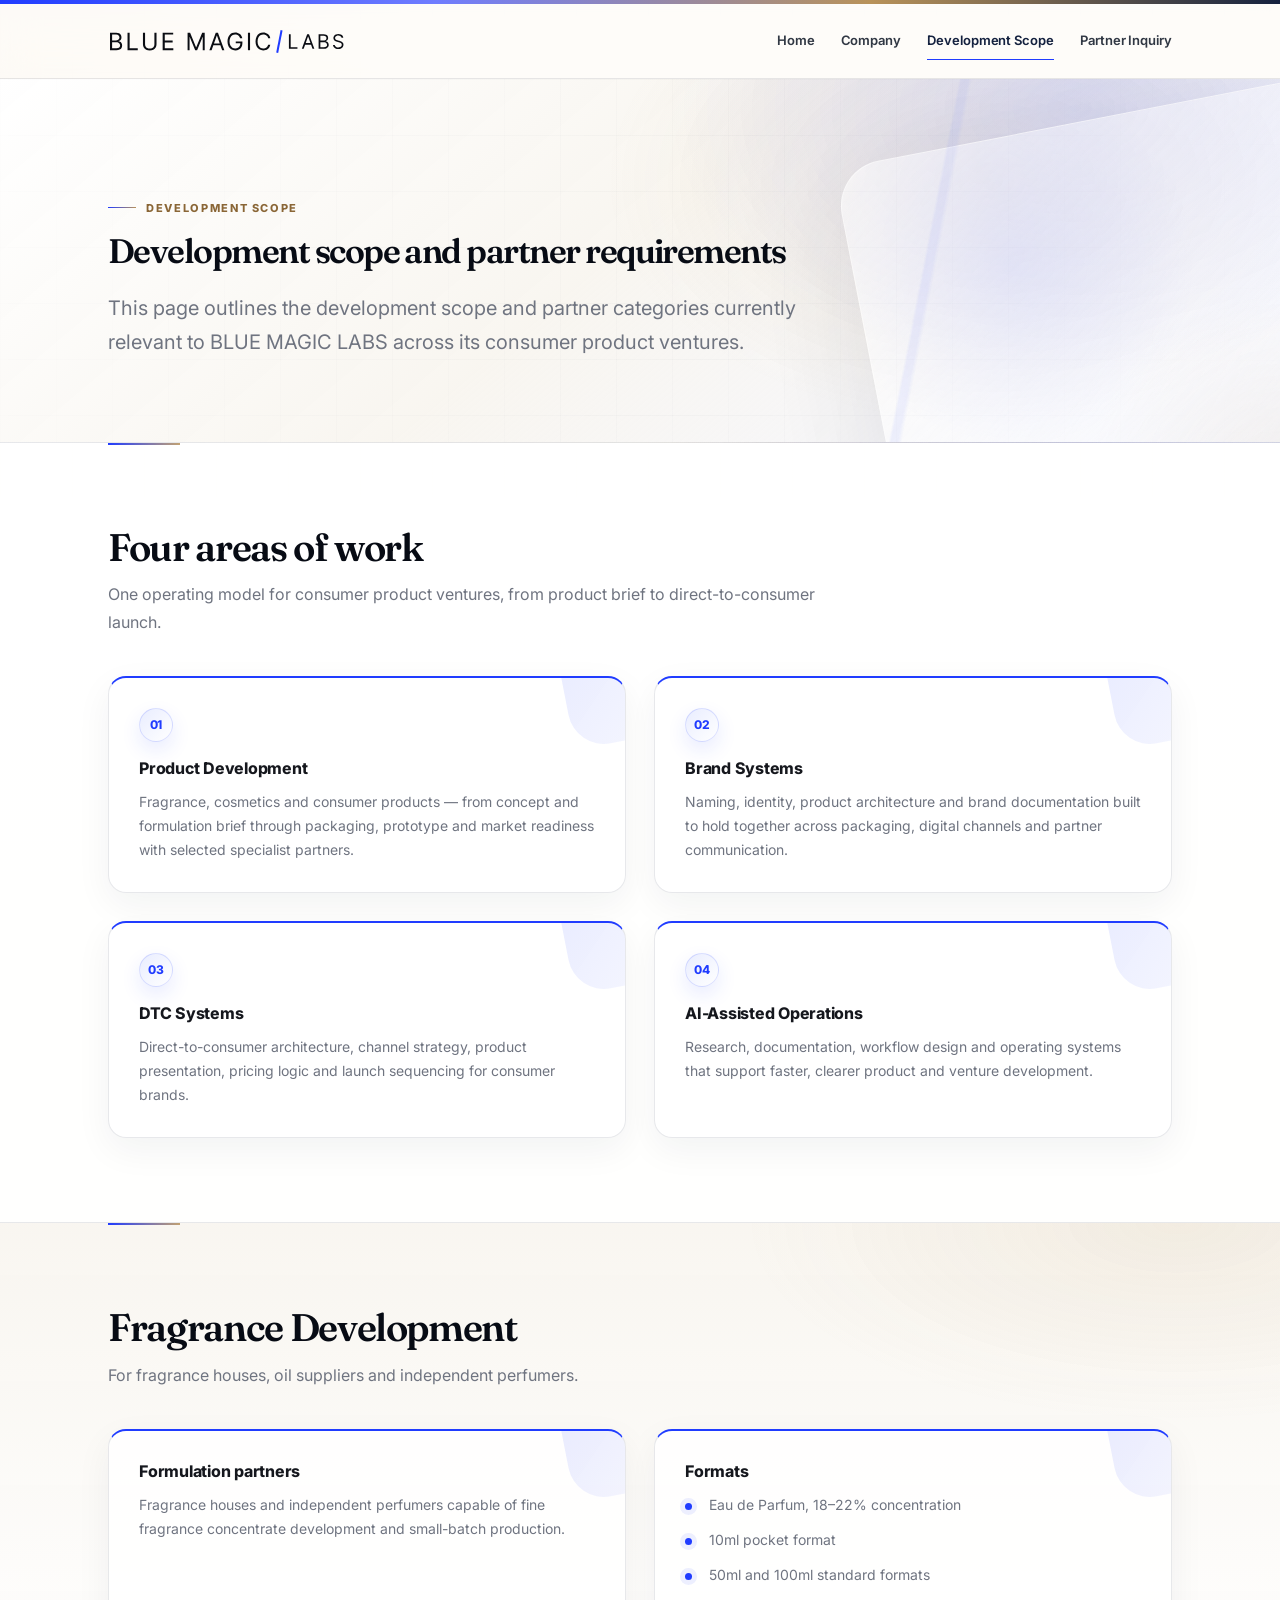
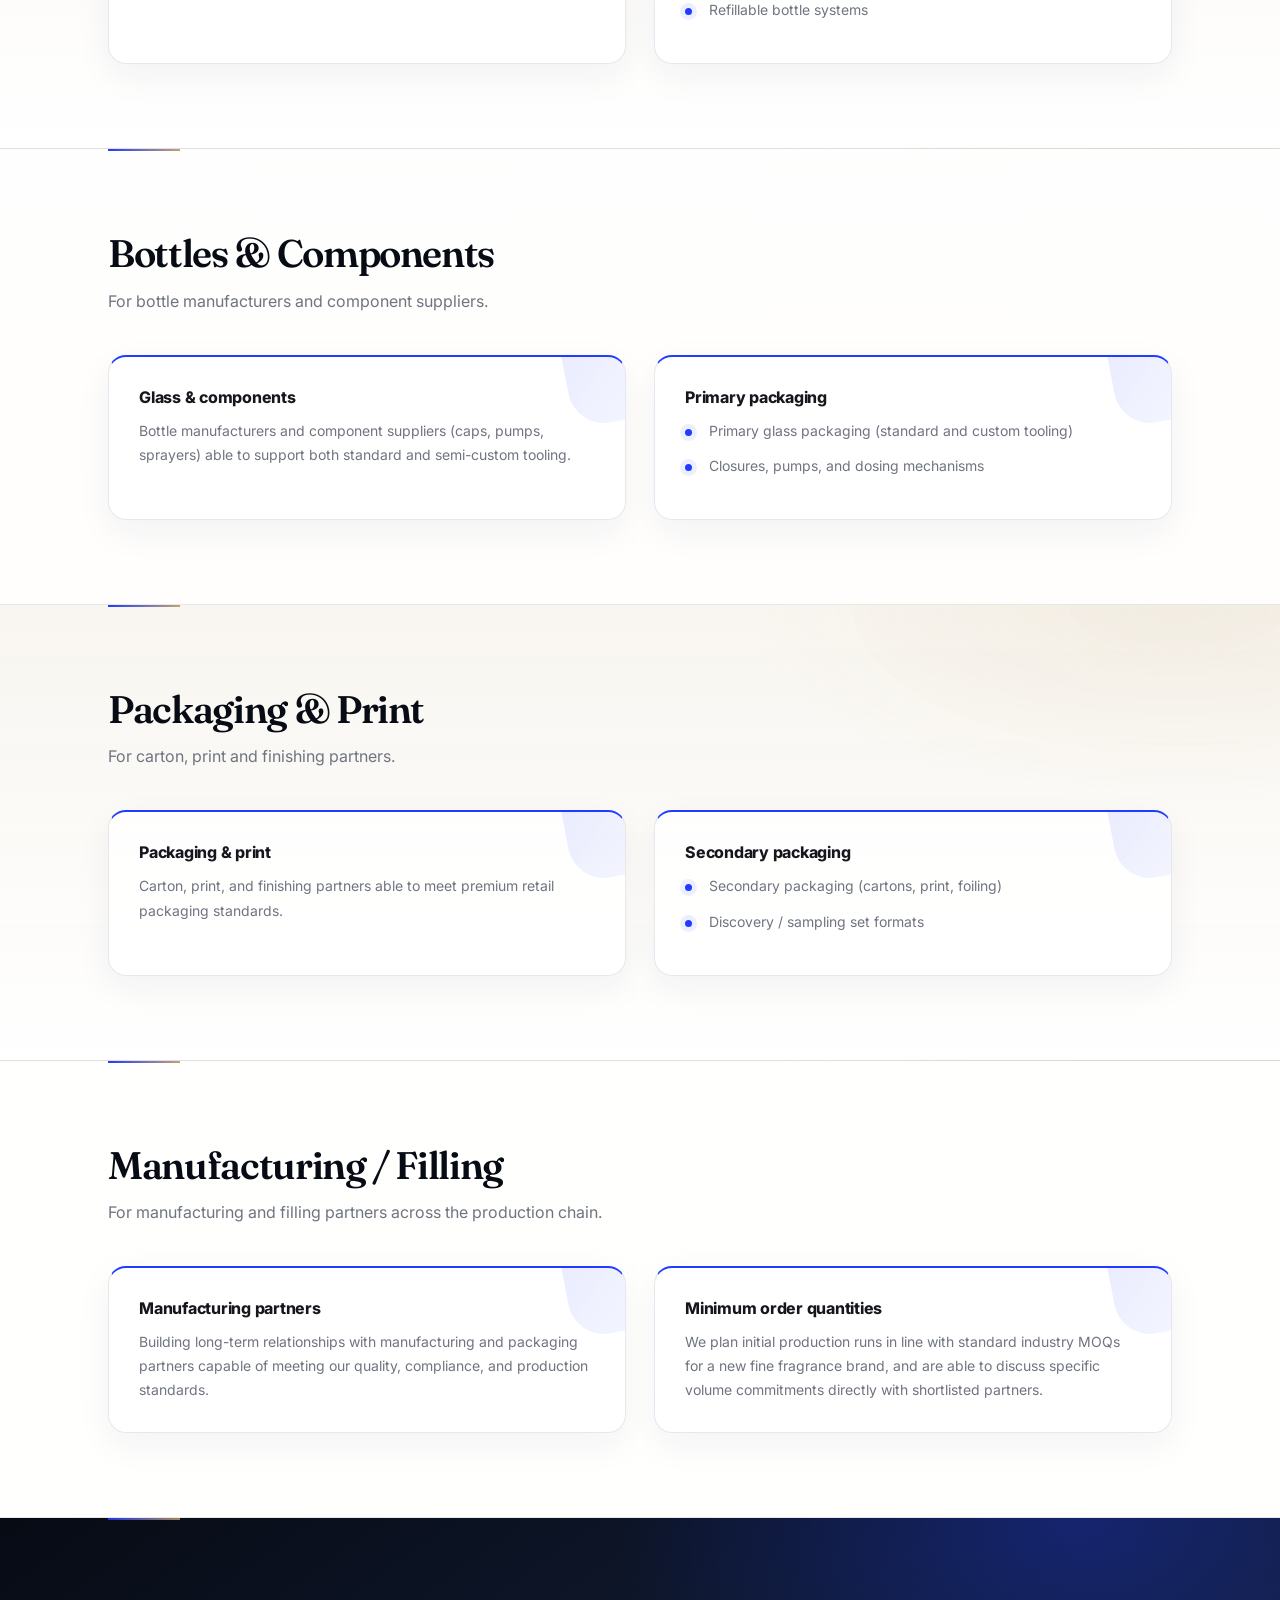
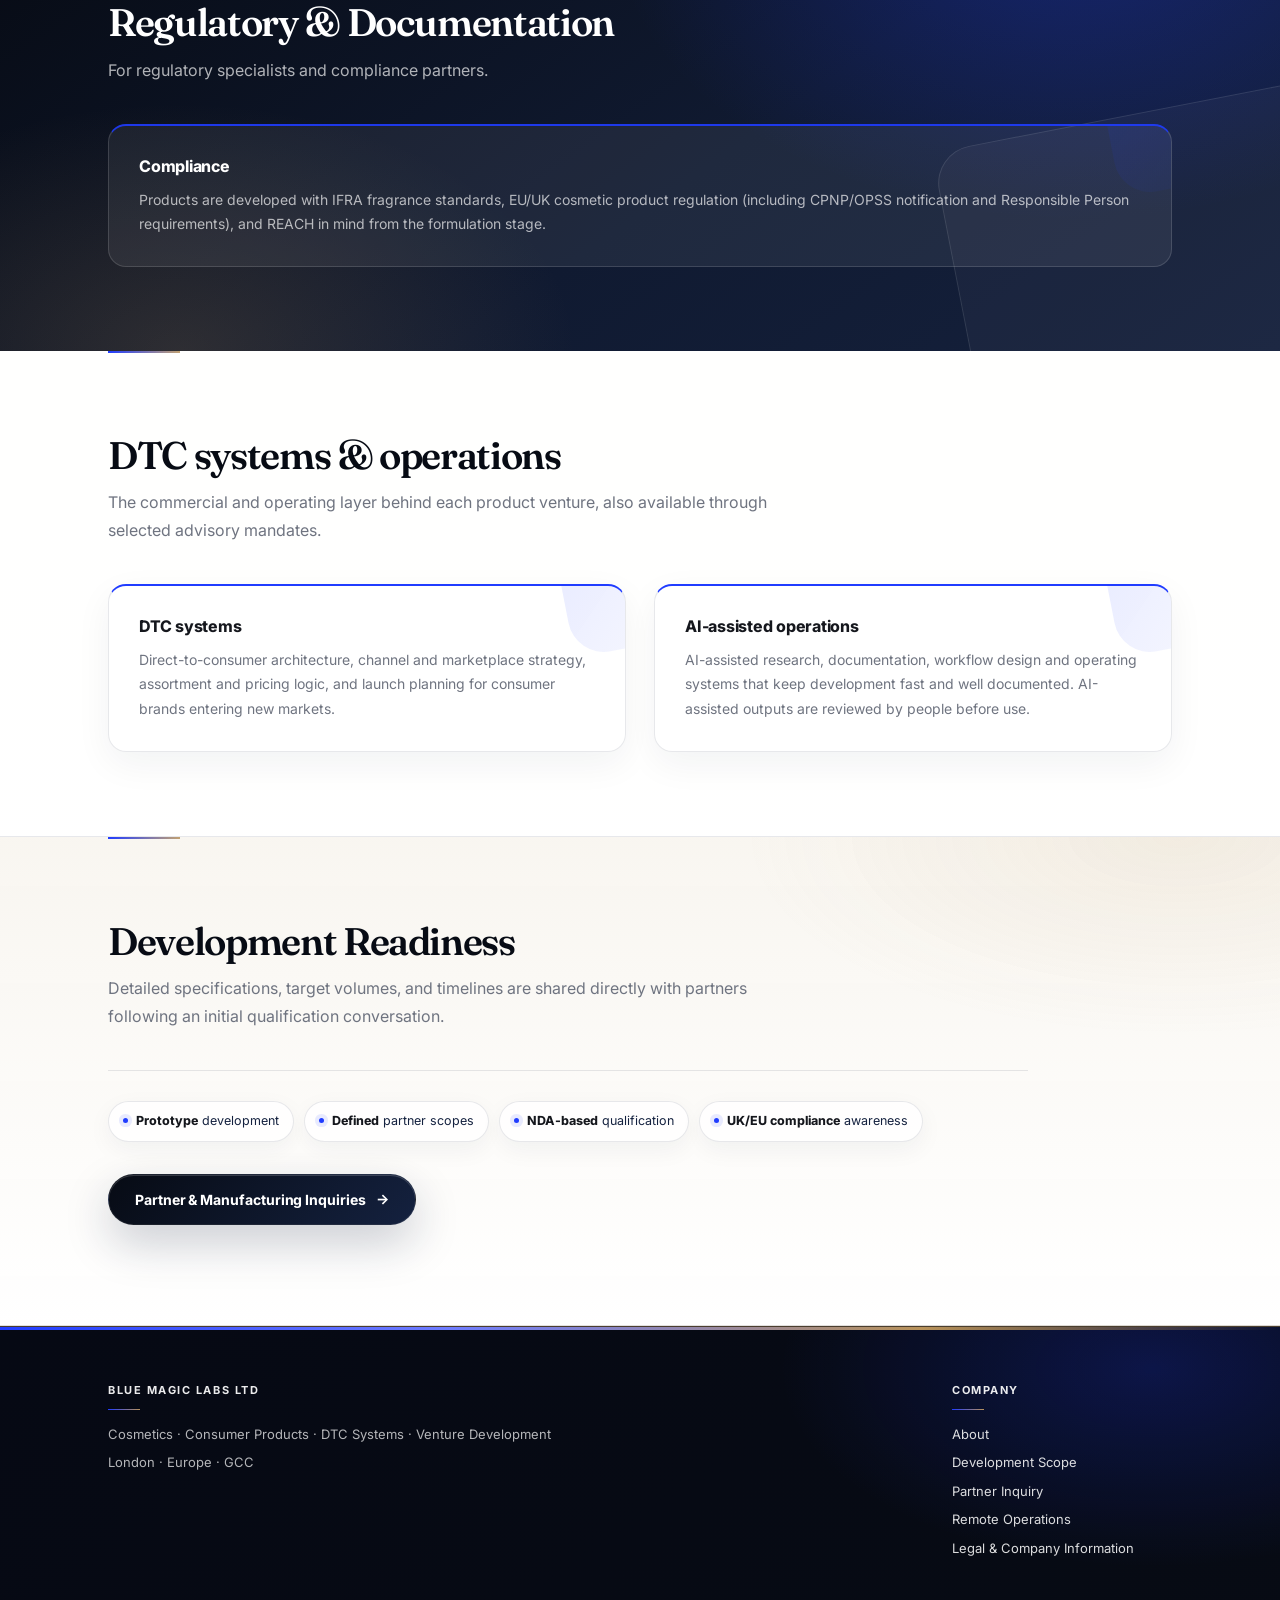
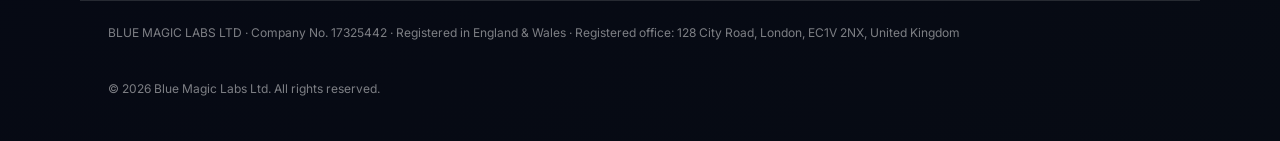
==== commit e163e383: "Add remote operations page and broaden positioning Co-Authored-By: Claude Opus 5.5 <noreply@anthropi" ====
--- a/capabilities.html
+++ b/capabilities.html
@@ -4,7 +4,14 @@
 <meta charset="UTF-8">
 <meta name="viewport" content="width=device-width, initial-scale=1.0">
 <title>Development Scope — Blue Magic Labs Ltd</title>
-<meta name="description" content="Product formats, sourcing scope, and compliance standards for Blue Magic Labs Ltd manufacturing partners.">
+<meta name="description" content="Product development, brand systems, DTC systems and AI-assisted operations — plus formats, sourcing scope and compliance standards for manufacturing partners.">
+<link rel="canonical" href="https://bluemagic-labs.com/capabilities">
+<meta property="og:type" content="website">
+<meta property="og:site_name" content="Blue Magic Labs Ltd">
+<meta property="og:title" content="Development Scope — Blue Magic Labs Ltd">
+<meta property="og:description" content="Product development, brand systems, DTC systems and AI-assisted operations — plus formats, sourcing scope and compliance standards for manufacturing partners.">
+<meta property="og:url" content="https://bluemagic-labs.com/capabilities">
+<meta property="og:image" content="https://bluemagic-labs.com/assets/brand/blue-magic-labs-social-avatar-512.png">
 <link rel="preconnect" href="https://fonts.googleapis.com">
 <link href="https://fonts.googleapis.com/css2?family=Inter:wght@400;500;600;700&family=Fraunces:opsz,wght@9..144,500;9..144,600&display=swap" rel="stylesheet">
 <link rel="stylesheet" href="css/style.css">
@@ -44,11 +51,40 @@
   <div class="wrap">
     <div class="eyebrow">Development Scope</div>
     <h1 style="font-size:34px;">Development scope and partner requirements</h1>
-    <p class="lede">This page outlines the development scope and partner categories currently relevant to BLUE MAGIC LABS as the company builds its proprietary fragrance platform.</p>
-  </div>
-</section>
-
-<section class="block" id="fragrance-development">
+    <p class="lede">This page outlines the development scope and partner categories currently relevant to BLUE MAGIC LABS across its consumer product ventures.</p>
+  </div>
+</section>
+
+<section class="block" id="areas-of-work">
+  <div class="wrap">
+    <h2>Four areas of work</h2>
+    <p class="section-intro">One operating model for consumer product ventures, from product brief to direct-to-consumer launch.</p>
+    <div class="grid-2">
+      <div class="card accent-blue">
+        <span class="num">01</span>
+        <h3>Product Development</h3>
+        <p>Fragrance, cosmetics and consumer products — from concept and formulation brief through packaging, prototype and market readiness with selected specialist partners.</p>
+      </div>
+      <div class="card accent-blue">
+        <span class="num">02</span>
+        <h3>Brand Systems</h3>
+        <p>Naming, identity, product architecture and brand documentation built to hold together across packaging, digital channels and partner communication.</p>
+      </div>
+      <div class="card accent-blue">
+        <span class="num">03</span>
+        <h3>DTC Systems</h3>
+        <p>Direct-to-consumer architecture, channel strategy, product presentation, pricing logic and launch sequencing for consumer brands.</p>
+      </div>
+      <div class="card accent-blue">
+        <span class="num">04</span>
+        <h3>AI-Assisted Operations</h3>
+        <p>Research, documentation, workflow design and operating systems that support faster, clearer product and venture development.</p>
+      </div>
+    </div>
+  </div>
+</section>
+
+<section class="block soft" id="fragrance-development">
   <div class="wrap">
     <h2>Fragrance Development</h2>
     <p class="section-intro">For fragrance houses, oil suppliers and independent perfumers.</p>
@@ -70,7 +106,7 @@
   </div>
 </section>
 
-<section class="block soft" id="bottles-components">
+<section class="block" id="bottles-components">
   <div class="wrap">
     <h2>Bottles &amp; Components</h2>
     <p class="section-intro">For bottle manufacturers and component suppliers.</p>
@@ -90,7 +126,7 @@
   </div>
 </section>
 
-<section class="block" id="packaging-print">
+<section class="block soft" id="packaging-print">
   <div class="wrap">
     <h2>Packaging &amp; Print</h2>
     <p class="section-intro">For carton, print and finishing partners.</p>
@@ -110,7 +146,7 @@
   </div>
 </section>
 
-<section class="block soft" id="manufacturing-filling">
+<section class="block" id="manufacturing-filling">
   <div class="wrap">
     <h2>Manufacturing / Filling</h2>
     <p class="section-intro">For manufacturing and filling partners across the production chain.</p>
@@ -134,6 +170,23 @@
     <div class="card accent-blue">
       <h3>Compliance</h3>
       <p>Products are developed with IFRA fragrance standards, EU/UK cosmetic product regulation (including CPNP/OPSS notification and Responsible Person requirements), and REACH in mind from the formulation stage.</p>
+    </div>
+  </div>
+</section>
+
+<section class="block" id="dtc-operations">
+  <div class="wrap">
+    <h2>DTC systems &amp; operations</h2>
+    <p class="section-intro">The commercial and operating layer behind each product venture, also available through selected advisory mandates.</p>
+    <div class="grid-2">
+      <div class="card accent-blue">
+        <h3>DTC systems</h3>
+        <p>Direct-to-consumer architecture, channel and marketplace strategy, assortment and pricing logic, and launch planning for consumer brands entering new markets.</p>
+      </div>
+      <div class="card accent-blue">
+        <h3>AI-assisted operations</h3>
+        <p>AI-assisted research, documentation, workflow design and operating systems that keep development fast and well documented. AI-assisted outputs are reviewed by people before use.</p>
+      </div>
     </div>
   </div>
 </section>
@@ -156,7 +209,7 @@
   <div class="wrap">
     <div class="col">
       <h4>Blue Magic Labs Ltd</h4>
-      <div>Fine fragrance development</div>
+      <div>Cosmetics · Consumer Products · DTC Systems · Venture Development</div>
       <div>London · Europe · GCC</div>
     </div>
     <div class="col">
@@ -164,6 +217,7 @@
       <div><a href="company.html">About</a></div>
       <div><a href="capabilities.html">Development Scope</a></div>
       <div><a href="contact.html">Partner Inquiry</a></div>
+      <div><a href="remote-operations.html">Remote Operations</a></div>
       <div><a href="legal.html">Legal &amp; Company Information</a></div>
     </div>
   </div>
--- a/css/style.css
+++ b/css/style.css
@@ -98,7 +98,8 @@
   display:flex;
   align-items:center;
   justify-content:space-between;
-  padding: 18px 0;
+  padding-top: 18px;
+  padding-bottom: 18px;
   gap: 24px;
 }
 .header-logo{
@@ -261,6 +262,7 @@
   gap: 56px;
   align-items:start;
 }
+.hero-london h1{ font-size: clamp(38px, 4.4vw, 58px); line-height: 1.02; }
 .hero-london-media{ margin-top: 24px; }
 .hero-london-photo{
   width:100%;
@@ -448,6 +450,8 @@
 }
 section.block.dark .card h3{ color: #fff; }
 section.block.dark .card p{ color: rgba(255,255,255,0.68); }
+section.block.dark .card p a{ color: #fff; border-bottom: 1px solid rgba(255,255,255,.35); }
+section.block.dark .card p a:hover{ border-bottom-color: #fff; }
 
 h2{
   font-family: 'Fraunces', Georgia, 'Times New Roman', serif;
@@ -755,6 +759,29 @@
   color: var(--ink-soft);
 }
 .card-email:hover{ color: var(--blue); }
+
+/* Contextual section link */
+.section-link{ margin: 32px 0 0; font-size: 14px; font-weight: 700; }
+.section-link a{ color: var(--navy); border-bottom: 1px solid rgba(32,60,255,.30); padding-bottom: 2px; }
+.section-link a:hover{ color: var(--blue); border-bottom-color: var(--blue); }
+
+/* Inquiry link list (mailto) */
+.inquiry-links{ position: relative; z-index: 1; list-style: none; margin: 8px 0 0; padding: 0; }
+.inquiry-links li{ border-bottom: 1px solid rgba(20,33,63,.08); }
+.inquiry-links li:last-child{ border-bottom: none; }
+.inquiry-links a{
+  display:flex;
+  justify-content: space-between;
+  align-items: center;
+  gap: 16px;
+  padding: 13px 0;
+  font-size: 15px;
+  font-weight: 650;
+  color: var(--ink);
+}
+.inquiry-links a::after{ content:"→"; color: var(--blue); transition: transform .18s ease; }
+.inquiry-links a:hover{ color: var(--blue); }
+.inquiry-links a:hover::after{ transform: translateX(3px); }
 
 /* Form */
 form.contact-form{ max-width: 580px; }
